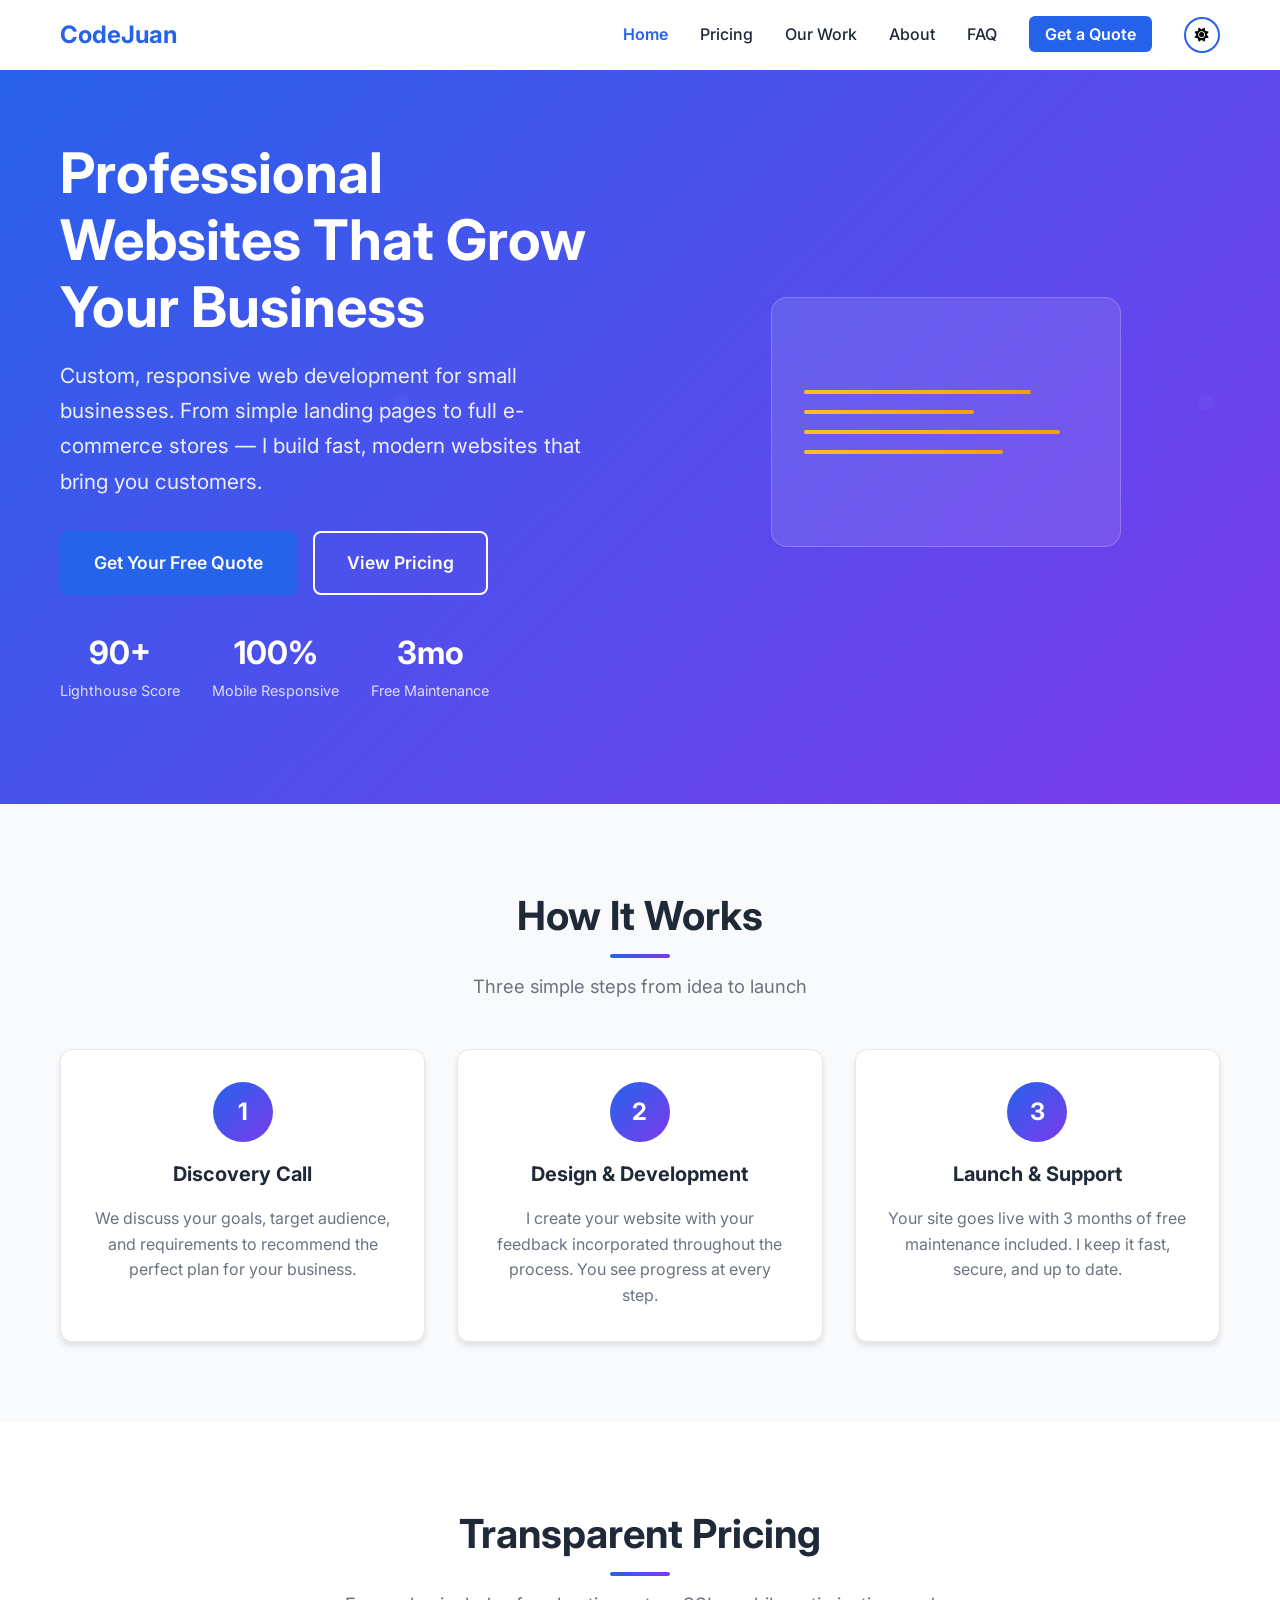
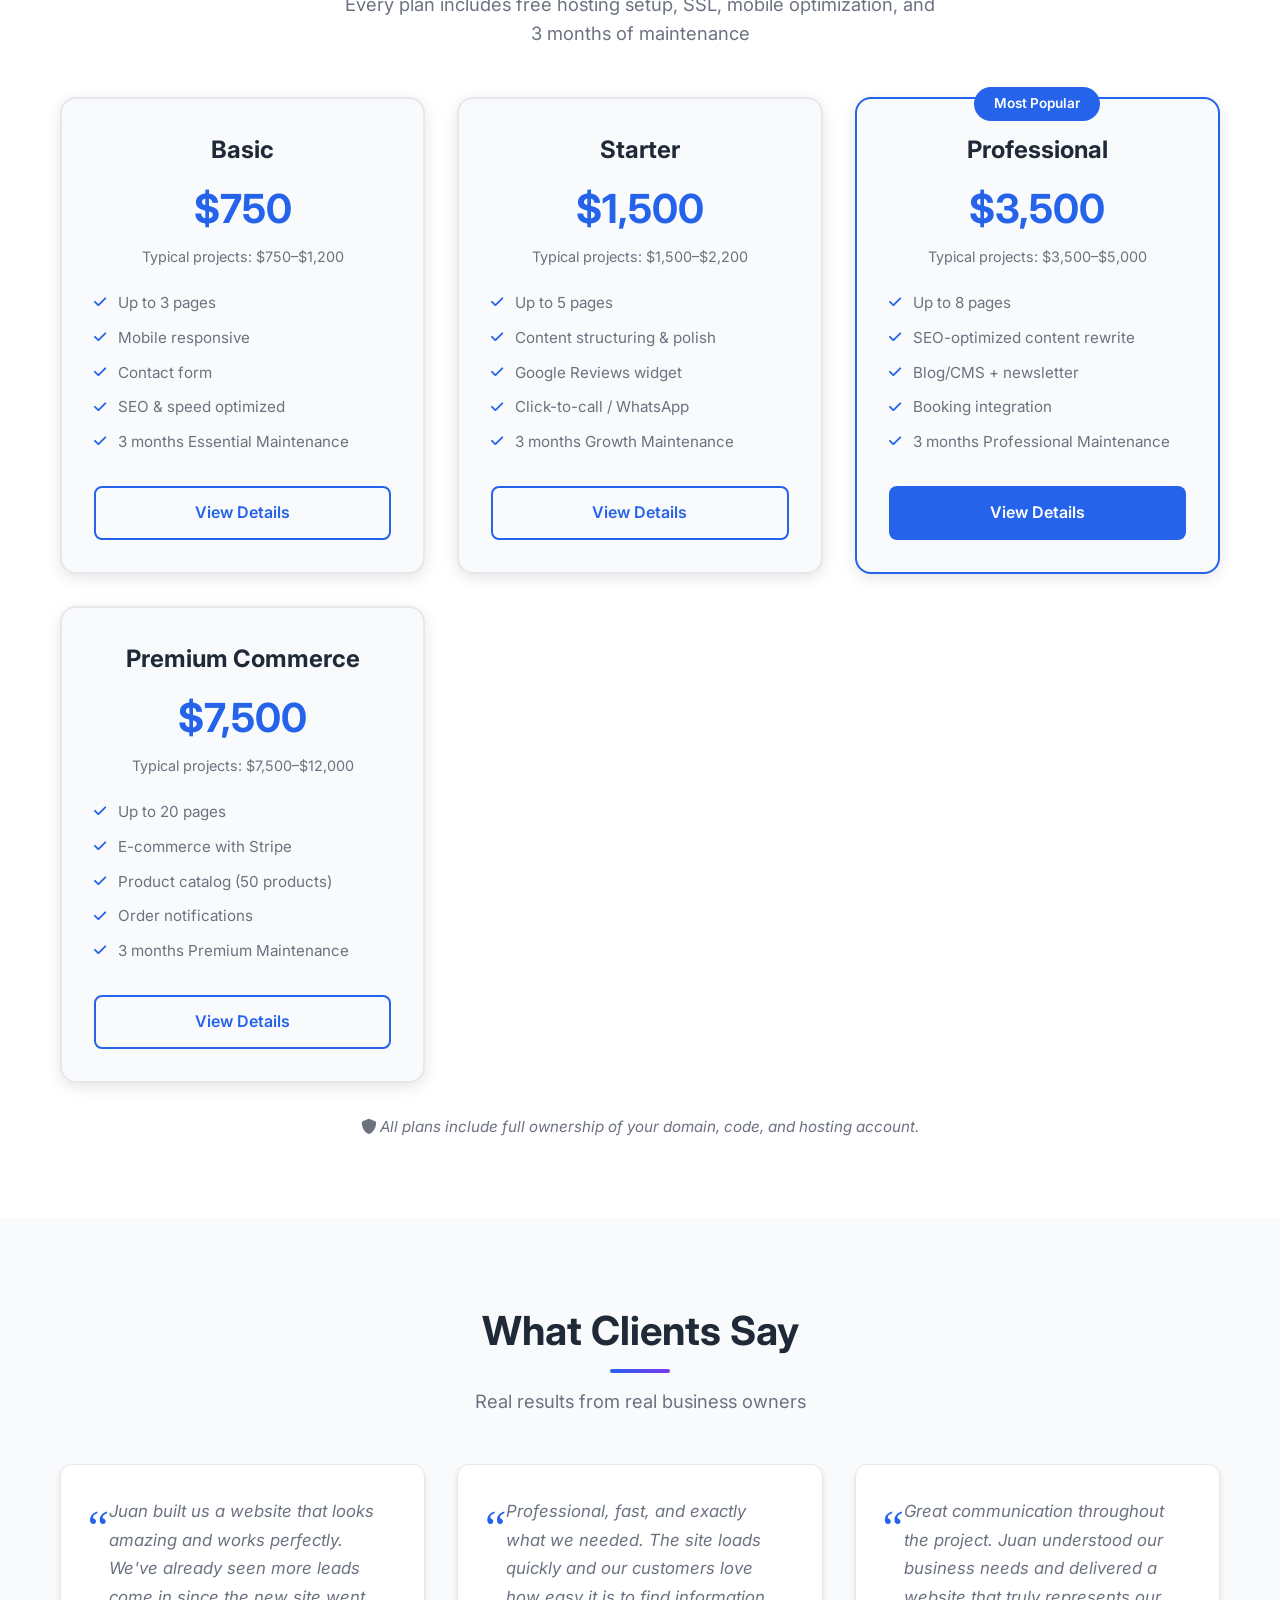
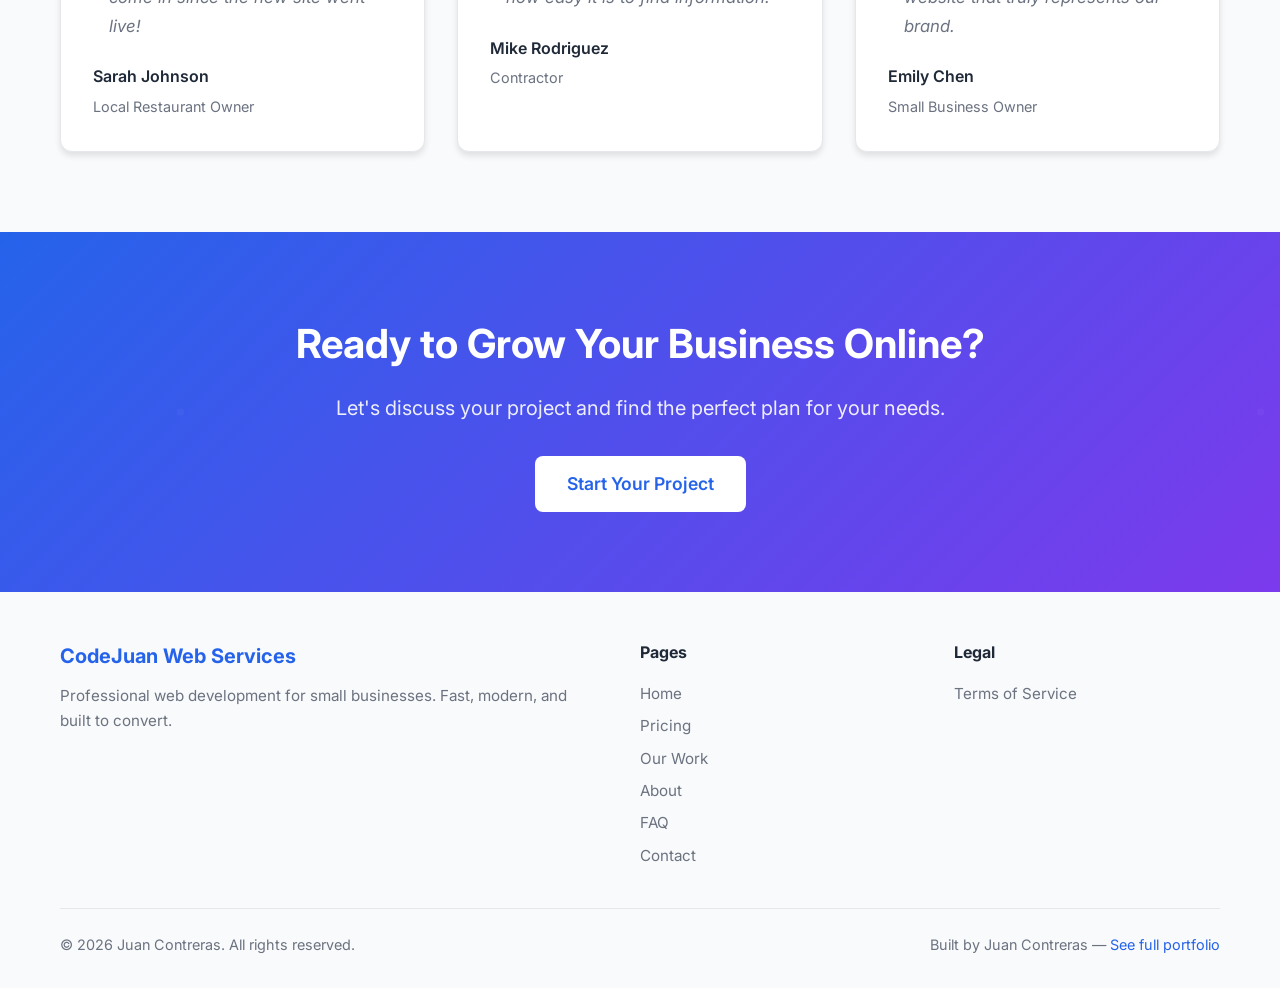
==== index.html @ 4781a5bd "Initial business site: homepage, pricing, work, about, FAQ, contact, terms" ====
<!DOCTYPE html>
<html lang="en">

<head>
    <meta charset="UTF-8">
    <meta name="viewport" content="width=device-width, initial-scale=1.0">
    <title>CodeJuan Web Services - Professional Web Development for Businesses</title>
    <meta name="description"
        content="Professional web development services for businesses. Custom, responsive websites that help you grow online. Starting at $750 with free maintenance included.">
    <meta name="keywords"
        content="web development, web design, business website, responsive design, SEO, e-commerce, small business website">
    <meta name="author" content="Juan Contreras">

    <!-- Open Graph -->
    <meta property="og:title" content="CodeJuan Web Services - Professional Web Development">
    <meta property="og:description"
        content="Custom, responsive websites that help your business grow online. Starting at $750.">
    <meta property="og:type" content="website">
    <meta property="og:url" content="https://services.codejuan.com">

    <!-- Twitter Card -->
    <meta name="twitter:card" content="summary_large_image">
    <meta name="twitter:title" content="CodeJuan Web Services - Professional Web Development">
    <meta name="twitter:description"
        content="Custom, responsive websites that help your business grow online. Starting at $750.">

    <link rel="canonical" href="https://services.codejuan.com">
    <link rel="stylesheet" href="styles.css">
    <link href="https://fonts.googleapis.com/css2?family=Inter:wght@300;400;500;600;700&display=swap" rel="stylesheet">
    <link rel="stylesheet" href="https://cdnjs.cloudflare.com/ajax/libs/font-awesome/6.0.0/css/all.min.css">
</head>

<body>
    <div class="main-content">
        <!-- Navigation -->
        <nav class="navbar">
            <div class="nav-container">
                <div class="nav-logo">
                    <a href="index.html">CodeJuan</a>
                </div>
                <ul class="nav-menu">
                    <li><a href="index.html" class="nav-link">Home</a></li>
                    <li><a href="pricing.html" class="nav-link">Pricing</a></li>
                    <li><a href="work.html" class="nav-link">Our Work</a></li>
                    <li><a href="about.html" class="nav-link">About</a></li>
                    <li><a href="faq.html" class="nav-link">FAQ</a></li>
                    <li><a href="contact.html" class="nav-link cta-button">Get a Quote</a></li>
                    <li>
                        <div class="theme-selector">
                            <button id="theme-toggle" class="theme-toggle" onclick="toggleTheme()">
                                <i class="fas fa-sun"></i>
                                <i class="fas fa-moon"></i>
                            </button>
                        </div>
                    </li>
                </ul>
                <div class="hamburger">
                    <span class="bar"></span>
                    <span class="bar"></span>
                    <span class="bar"></span>
                </div>
            </div>
        </nav>

        <!-- Hero Section -->
        <section class="hero">
            <div class="hero-container">
                <div class="hero-content">
                    <h1 class="hero-title">Professional Websites That Grow Your Business</h1>
                    <p class="hero-subtitle">
                        Custom, responsive web development for small businesses. From simple landing pages to full
                        e-commerce stores &mdash; I build fast, modern websites that bring you customers.
                    </p>
                    <div class="hero-buttons">
                        <a href="contact.html" class="btn btn-primary btn-large">Get Your Free Quote</a>
                        <a href="pricing.html" class="btn btn-secondary btn-large">View Pricing</a>
                    </div>
                    <div class="hero-stats">
                        <div class="hero-stat">
                            <span class="stat-number">90+</span>
                            <span class="stat-label">Lighthouse Score</span>
                        </div>
                        <div class="hero-stat">
                            <span class="stat-number">100%</span>
                            <span class="stat-label">Mobile Responsive</span>
                        </div>
                        <div class="hero-stat">
                            <span class="stat-number">3mo</span>
                            <span class="stat-label">Free Maintenance</span>
                        </div>
                    </div>
                </div>
                <div class="hero-image">
                    <div class="hero-visual">
                        <div class="code-line"></div>
                        <div class="code-line"></div>
                        <div class="code-line"></div>
                        <div class="code-line"></div>
                    </div>
                </div>
            </div>
        </section>

        <!-- How It Works -->
        <section class="how-it-works">
            <div class="container">
                <h2 class="section-title">How It Works</h2>
                <p class="section-subtitle">Three simple steps from idea to launch</p>
                <div class="steps-grid">
                    <div class="step animate-in">
                        <div class="step-number">1</div>
                        <h3>Discovery Call</h3>
                        <p>We discuss your goals, target audience, and requirements to recommend the perfect plan for
                            your business.</p>
                    </div>
                    <div class="step animate-in">
                        <div class="step-number">2</div>
                        <h3>Design & Development</h3>
                        <p>I create your website with your feedback incorporated throughout the process. You see progress
                            at every step.</p>
                    </div>
                    <div class="step animate-in">
                        <div class="step-number">3</div>
                        <h3>Launch & Support</h3>
                        <p>Your site goes live with 3 months of free maintenance included. I keep it fast, secure, and
                            up to date.</p>
                    </div>
                </div>
            </div>
        </section>

        <!-- Quick Pricing Overview -->
        <section class="pricing-overview">
            <div class="container">
                <h2 class="section-title">Transparent Pricing</h2>
                <p class="section-subtitle">Every plan includes free hosting setup, SSL, mobile optimization, and 3
                    months of maintenance</p>
                <div class="pricing-cards">
                    <!-- Basic -->
                    <div class="pricing-card animate-in">
                        <h3>Basic</h3>
                        <div class="price">$750</div>
                        <div class="price-note">Typical projects: $750&ndash;$1,200</div>
                        <ul class="features-list">
                            <li><i class="fas fa-check"></i> Up to 3 pages</li>
                            <li><i class="fas fa-check"></i> Mobile responsive</li>
                            <li><i class="fas fa-check"></i> Contact form</li>
                            <li><i class="fas fa-check"></i> SEO &amp; speed optimized</li>
                            <li><i class="fas fa-check"></i> 3 months Essential Maintenance</li>
                        </ul>
                        <a href="pricing.html" class="btn btn-outline">View Details</a>
                    </div>

                    <!-- Starter -->
                    <div class="pricing-card animate-in">
                        <h3>Starter</h3>
                        <div class="price">$1,500</div>
                        <div class="price-note">Typical projects: $1,500&ndash;$2,200</div>
                        <ul class="features-list">
                            <li><i class="fas fa-check"></i> Up to 5 pages</li>
                            <li><i class="fas fa-check"></i> Content structuring &amp; polish</li>
                            <li><i class="fas fa-check"></i> Google Reviews widget</li>
                            <li><i class="fas fa-check"></i> Click-to-call / WhatsApp</li>
                            <li><i class="fas fa-check"></i> 3 months Growth Maintenance</li>
                        </ul>
                        <a href="pricing.html" class="btn btn-outline">View Details</a>
                    </div>

                    <!-- Professional -->
                    <div class="pricing-card featured animate-in">
                        <div class="plan-badge">Most Popular</div>
                        <h3>Professional</h3>
                        <div class="price">$3,500</div>
                        <div class="price-note">Typical projects: $3,500&ndash;$5,000</div>
                        <ul class="features-list">
                            <li><i class="fas fa-check"></i> Up to 8 pages</li>
                            <li><i class="fas fa-check"></i> SEO-optimized content rewrite</li>
                            <li><i class="fas fa-check"></i> Blog/CMS + newsletter</li>
                            <li><i class="fas fa-check"></i> Booking integration</li>
                            <li><i class="fas fa-check"></i> 3 months Professional Maintenance</li>
                        </ul>
                        <a href="pricing.html" class="btn btn-primary">View Details</a>
                    </div>

                    <!-- Premium Commerce -->
                    <div class="pricing-card animate-in">
                        <h3>Premium Commerce</h3>
                        <div class="price">$7,500</div>
                        <div class="price-note">Typical projects: $7,500&ndash;$12,000</div>
                        <ul class="features-list">
                            <li><i class="fas fa-check"></i> Up to 20 pages</li>
                            <li><i class="fas fa-check"></i> E-commerce with Stripe</li>
                            <li><i class="fas fa-check"></i> Product catalog (50 products)</li>
                            <li><i class="fas fa-check"></i> Order notifications</li>
                            <li><i class="fas fa-check"></i> 3 months Premium Maintenance</li>
                        </ul>
                        <a href="pricing.html" class="btn btn-outline">View Details</a>
                    </div>
                </div>
                <p class="ownership-note"><i class="fas fa-shield-alt"></i> All plans include full ownership of your
                    domain, code, and hosting account.</p>
            </div>
        </section>

        <!-- Testimonials -->
        <section class="testimonials">
            <div class="container">
                <h2 class="section-title">What Clients Say</h2>
                <p class="section-subtitle">Real results from real business owners</p>
                <div class="testimonials-grid">
                    <div class="testimonial-card animate-in">
                        <div class="testimonial-content">
                            <p>Juan built us a website that looks amazing and works perfectly. We've already seen more
                                leads come in since the new site went live!</p>
                        </div>
                        <div class="testimonial-author">
                            <div class="author-info">
                                <h4>Sarah Johnson</h4>
                                <span>Local Restaurant Owner</span>
                            </div>
                        </div>
                    </div>
                    <div class="testimonial-card animate-in">
                        <div class="testimonial-content">
                            <p>Professional, fast, and exactly what we needed. The site loads quickly and our customers
                                love how easy it is to find information.</p>
                        </div>
                        <div class="testimonial-author">
                            <div class="author-info">
                                <h4>Mike Rodriguez</h4>
                                <span>Contractor</span>
                            </div>
                        </div>
                    </div>
                    <div class="testimonial-card animate-in">
                        <div class="testimonial-content">
                            <p>Great communication throughout the project. Juan understood our business needs and
                                delivered a website that truly represents our brand.</p>
                        </div>
                        <div class="testimonial-author">
                            <div class="author-info">
                                <h4>Emily Chen</h4>
                                <span>Small Business Owner</span>
                            </div>
                        </div>
                    </div>
                </div>
            </div>
        </section>

        <!-- CTA Section -->
        <section class="cta-section">
            <div class="container">
                <h2>Ready to Grow Your Business Online?</h2>
                <p>Let's discuss your project and find the perfect plan for your needs.</p>
                <a href="contact.html" class="btn btn-large">Start Your Project</a>
            </div>
        </section>
    </div>

    <!-- Footer -->
    <footer class="footer">
        <div class="container">
            <div class="footer-grid">
                <div class="footer-brand">
                    <h3>CodeJuan Web Services</h3>
                    <p>Professional web development for small businesses. Fast, modern, and built to convert.</p>
                </div>
                <div class="footer-links">
                    <h4>Pages</h4>
                    <a href="index.html">Home</a>
                    <a href="pricing.html">Pricing</a>
                    <a href="work.html">Our Work</a>
                    <a href="about.html">About</a>
                    <a href="faq.html">FAQ</a>
                    <a href="contact.html">Contact</a>
                </div>
                <div class="footer-links">
                    <h4>Legal</h4>
                    <a href="terms.html">Terms of Service</a>
                </div>
            </div>
            <div class="footer-bottom">
                <p>&copy; 2026 Juan Contreras. All rights reserved.</p>
                <p>Built by Juan Contreras &mdash; <a href="https://codejuan.com" target="_blank">See full
                        portfolio</a></p>
            </div>
        </div>
    </footer>

    <script src="script.js"></script>

    <!-- Structured Data -->
    <script type="application/ld+json">
    {
        "@context": "https://schema.org",
        "@type": "ProfessionalService",
        "name": "CodeJuan Web Services",
        "description": "Professional web development services for small businesses",
        "url": "https://services.codejuan.com",
        "founder": {
            "@type": "Person",
            "name": "Juan Contreras"
        },
        "areaServed": "United States",
        "serviceType": "Web Development"
    }
    </script>
</body>

</html>
---- styles.css ----
/* CSS Variables for Theme System */
:root {
    /* Light Theme (Default) */
    --bg-color: #ffffff;
    --bg-color-rgb: 255, 255, 255;
    --text-color: #1f2937;
    --text-light: #6b7280;
    --card-bg: #f9fafb;
    --border-color: #e5e7eb;
    --shadow: rgba(0, 0, 0, 0.1);

    --primary-color: #2563eb;
    --primary-color-rgb: 37, 99, 235;
    --secondary-color: #7c3aed;
    --secondary-color-rgb: 124, 58, 237;
    --hero-bg: linear-gradient(135deg, var(--primary-color), var(--secondary-color));
}

/* Dark Theme */
[data-theme="dark"] {
    --bg-color: #111827;
    --bg-color-rgb: 17, 24, 39;
    --text-color: #f9fafb;
    --text-light: #d1d5db;
    --card-bg: #1f2937;
    --border-color: #374151;
    --shadow: rgba(0, 0, 0, 0.3);

    --primary-color: #3b82f6;
    --primary-color-rgb: 59, 130, 246;
    --secondary-color: #8b5cf6;
    --secondary-color-rgb: 139, 92, 246;
    --hero-bg: linear-gradient(135deg, var(--primary-color), var(--secondary-color));
}

/* Reset and Base */
* {
    margin: 0;
    padding: 0;
    box-sizing: border-box;
}

html {
    scroll-behavior: smooth;
}

body {
    margin: 0;
    padding: 0;
    overflow-x: hidden;
    font-family: 'Inter', sans-serif;
    line-height: 1.6;
    color: var(--text-color);
    background-color: var(--bg-color);
    min-height: 100vh;
    display: flex;
    flex-direction: column;
    transition: background-color 0.3s ease, color 0.3s ease;
}

.main-content {
    flex: 1;
    display: flex;
    flex-direction: column;
}

.container {
    max-width: 1200px;
    margin: 0 auto;
    padding: 0 20px;
}

/* Navigation */
.navbar {
    position: fixed;
    top: 0;
    width: 100%;
    background: var(--bg-color) !important;
    backdrop-filter: blur(10px);
    z-index: 1000;
    padding: 1rem 0;
    transition: all 0.3s ease;
}

.navbar.scrolled {
    box-shadow: 0 2px 20px var(--shadow);
}

.nav-container {
    max-width: 1200px;
    margin: 0 auto;
    padding: 0 20px;
    display: flex;
    justify-content: space-between;
    align-items: center;
}

.nav-logo a {
    font-size: 1.5rem;
    font-weight: 700;
    color: var(--primary-color);
    text-decoration: none;
    transition: color 0.3s ease;
}

.nav-logo a:hover {
    opacity: 0.8;
}

.nav-menu {
    display: flex;
    list-style: none;
    gap: 2rem;
    align-items: center;
}

.nav-link {
    color: var(--text-color);
    text-decoration: none;
    font-weight: 500;
    transition: color 0.3s ease;
    position: relative;
}

.nav-link:hover {
    color: var(--primary-color);
}

.nav-link::after {
    content: '';
    position: absolute;
    width: 0;
    height: 2px;
    bottom: -5px;
    left: 0;
    background-color: var(--primary-color);
    transition: width 0.3s ease;
}

.nav-link:hover::after {
    width: 100%;
}

.nav-link.active {
    color: var(--primary-color);
    font-weight: 600;
}

.cta-button {
    background-color: var(--primary-color) !important;
    color: white !important;
    padding: 0.5rem 1rem !important;
    border-radius: 6px !important;
    font-weight: 600 !important;
    transition: all 0.3s ease !important;
}

.cta-button:hover {
    opacity: 0.9 !important;
    transform: translateY(-1px) !important;
}

.cta-button::after {
    display: none !important;
}

.hamburger {
    display: none;
    flex-direction: column;
    cursor: pointer;
}

.bar {
    width: 25px;
    height: 3px;
    background-color: var(--text-color);
    margin: 3px 0;
    transition: 0.3s;
}

/* Theme Toggle */
.theme-selector {
    position: relative;
}

.theme-toggle {
    background: none;
    border: 2px solid var(--primary-color);
    border-radius: 50%;
    width: 36px;
    height: 36px;
    display: flex;
    align-items: center;
    justify-content: center;
    cursor: pointer;
    transition: all 0.3s ease;
    position: relative;
    overflow: hidden;
}

.theme-toggle:hover {
    background: var(--primary-color);
    color: white;
    transform: scale(1.1);
}

.theme-toggle i {
    position: absolute;
    transition: all 0.3s ease;
    font-size: 14px;
}

.theme-toggle .fa-sun { opacity: 1; }
.theme-toggle .fa-moon { opacity: 0; }

[data-theme="dark"] .theme-toggle .fa-sun { opacity: 0; }
[data-theme="dark"] .theme-toggle .fa-moon { opacity: 1; }

/* Buttons */
.btn {
    padding: 12px 24px;
    border-radius: 8px;
    text-decoration: none;
    font-weight: 600;
    transition: all 0.3s ease;
    display: inline-block;
    border: 2px solid transparent;
    cursor: pointer;
    font-size: 1rem;
}

.btn-primary {
    background-color: var(--primary-color);
    color: white;
}

.btn-primary:hover {
    opacity: 0.9;
    transform: translateY(-2px);
    box-shadow: 0 10px 25px rgba(var(--primary-color-rgb), 0.3);
}

.btn-secondary {
    background-color: transparent;
    color: white;
    border-color: white;
}

.btn-secondary:hover {
    background-color: white;
    color: #1f2937;
    transform: translateY(-2px);
}

.btn-outline {
    background-color: transparent;
    color: var(--primary-color);
    border: 2px solid var(--primary-color);
}

.btn-outline:hover {
    background-color: var(--primary-color);
    color: white;
}

.btn-large {
    padding: 16px 32px;
    font-size: 1.1rem;
}

/* Hero Section */
.hero {
    background: var(--hero-bg);
    color: white;
    padding: 140px 0 100px 0;
    min-height: 80vh;
    display: flex;
    align-items: center;
    position: relative;
    overflow: hidden;
}

.hero::before {
    content: '';
    position: absolute;
    top: 0;
    left: 0;
    right: 0;
    bottom: 0;
    background: url('data:image/svg+xml,<svg xmlns="http://www.w3.org/2000/svg" viewBox="0 0 100 100"><defs><pattern id="grain" width="100" height="100" patternUnits="userSpaceOnUse"><circle cx="50" cy="50" r="1" fill="white" opacity="0.1"/></pattern></defs><rect width="100" height="100" fill="url(%23grain)"/></svg>');
    opacity: 0.3;
}

.hero-container {
    max-width: 1200px;
    margin: 0 auto;
    padding: 0 20px;
    display: grid;
    grid-template-columns: 1fr 1fr;
    gap: 4rem;
    align-items: center;
    position: relative;
    z-index: 1;
}

.hero-title {
    font-size: 3.5rem;
    font-weight: 700;
    margin-bottom: 1rem;
    line-height: 1.2;
}

.hero-subtitle {
    font-size: 1.3rem;
    margin-bottom: 2rem;
    color: rgba(255, 255, 255, 0.9);
    line-height: 1.7;
}

.hero-buttons {
    display: flex;
    gap: 1rem;
    flex-wrap: wrap;
}

.hero-stats {
    display: flex;
    gap: 2rem;
    margin-top: 2rem;
}

.hero-stat {
    text-align: center;
}

.hero-stat .stat-number {
    font-size: 2rem;
    font-weight: 700;
    display: block;
}

.hero-stat .stat-label {
    font-size: 0.9rem;
    opacity: 0.8;
}

.hero-image {
    display: flex;
    justify-content: center;
    align-items: center;
}

.hero-visual {
    width: 350px;
    height: 250px;
    background: rgba(255, 255, 255, 0.1);
    border-radius: 16px;
    padding: 2rem;
    backdrop-filter: blur(10px);
    border: 1px solid rgba(255, 255, 255, 0.2);
    display: flex;
    flex-direction: column;
    justify-content: center;
    gap: 1rem;
}

.code-line {
    height: 4px;
    background: linear-gradient(90deg, #fbbf24, #f59e0b);
    border-radius: 2px;
    animation: codeTyping 2s ease-in-out infinite;
}

.code-line:nth-child(1) { width: 80%; animation-delay: 0s; }
.code-line:nth-child(2) { width: 60%; animation-delay: 0.5s; }
.code-line:nth-child(3) { width: 90%; animation-delay: 1s; }
.code-line:nth-child(4) { width: 70%; animation-delay: 1.5s; }

@keyframes codeTyping {
    0%, 100% { opacity: 0.3; }
    50% { opacity: 1; }
}

/* Section Styles */
section {
    padding: 5rem 0;
}

.section-title {
    font-size: 2.5rem;
    font-weight: 700;
    text-align: center;
    margin-bottom: 1rem;
    color: var(--text-color);
    position: relative;
}

.section-title::after {
    content: '';
    position: absolute;
    bottom: -10px;
    left: 50%;
    transform: translateX(-50%);
    width: 60px;
    height: 4px;
    background: linear-gradient(90deg, var(--primary-color), var(--secondary-color));
    border-radius: 2px;
}

.section-subtitle {
    text-align: center;
    font-size: 1.15rem;
    color: var(--text-light);
    margin-bottom: 3rem;
    max-width: 600px;
    margin-left: auto;
    margin-right: auto;
    margin-top: 1.5rem;
}

/* How It Works */
.how-it-works {
    background-color: var(--card-bg);
}

.steps-grid {
    display: grid;
    grid-template-columns: repeat(auto-fit, minmax(250px, 1fr));
    gap: 2rem;
    margin-top: 2rem;
}

.step {
    text-align: center;
    padding: 2rem;
    background: var(--bg-color);
    border-radius: 12px;
    border: 1px solid var(--border-color);
    box-shadow: 0 4px 6px var(--shadow);
    transition: transform 0.3s ease;
}

.step:hover {
    transform: translateY(-5px);
}

.step-number {
    width: 60px;
    height: 60px;
    background: linear-gradient(135deg, var(--primary-color), var(--secondary-color));
    color: white;
    border-radius: 50%;
    display: flex;
    align-items: center;
    justify-content: center;
    font-size: 1.5rem;
    font-weight: 700;
    margin: 0 auto 1rem;
}

.step h3 {
    color: var(--text-color);
    margin-bottom: 1rem;
    font-size: 1.25rem;
}

.step p {
    color: var(--text-light);
    line-height: 1.6;
}

/* Quick Pricing Overview */
.pricing-overview {
    background-color: var(--bg-color);
}

.pricing-cards {
    display: grid;
    grid-template-columns: repeat(auto-fit, minmax(280px, 1fr));
    gap: 2rem;
}

.pricing-card {
    background: var(--card-bg);
    border-radius: 16px;
    padding: 2rem;
    box-shadow: 0 4px 15px var(--shadow);
    border: 2px solid var(--border-color);
    transition: all 0.3s ease;
    position: relative;
    text-align: center;
}

.pricing-card:hover {
    transform: translateY(-5px);
    box-shadow: 0 15px 35px var(--shadow);
}

.pricing-card.featured {
    border-color: var(--primary-color);
    transform: scale(1.02);
}

.pricing-card.featured:hover {
    transform: scale(1.02) translateY(-5px);
}

.plan-badge {
    position: absolute;
    top: -12px;
    left: 50%;
    transform: translateX(-50%);
    background: var(--primary-color);
    color: white;
    padding: 0.4rem 1.25rem;
    border-radius: 25px;
    font-size: 0.85rem;
    font-weight: 600;
}

.pricing-card h3 {
    font-size: 1.5rem;
    font-weight: 700;
    color: var(--text-color);
    margin-bottom: 0.5rem;
}

.pricing-card .price {
    font-size: 2.5rem;
    font-weight: 700;
    color: var(--primary-color);
    margin-bottom: 0.25rem;
}

.pricing-card .price-note {
    font-size: 0.9rem;
    color: var(--text-light);
    margin-bottom: 1.5rem;
}

.pricing-card .features-list {
    list-style: none;
    padding: 0;
    margin: 0 0 2rem 0;
    text-align: left;
}

.pricing-card .features-list li {
    display: flex;
    align-items: flex-start;
    gap: 0.75rem;
    margin-bottom: 0.75rem;
    color: var(--text-light);
    line-height: 1.5;
    font-size: 0.95rem;
}

.pricing-card .features-list i {
    color: var(--primary-color);
    font-size: 0.875rem;
    margin-top: 0.2rem;
    flex-shrink: 0;
}

.pricing-card .btn {
    width: 100%;
    text-align: center;
}

.ownership-note {
    text-align: center;
    font-size: 0.95rem;
    color: var(--text-light);
    margin-top: 2rem;
    font-style: italic;
}

/* Testimonials */
.testimonials {
    background-color: var(--card-bg);
}

.testimonials-grid {
    display: grid;
    grid-template-columns: repeat(auto-fit, minmax(300px, 1fr));
    gap: 2rem;
}

.testimonial-card {
    background: var(--bg-color);
    padding: 2rem;
    border-radius: 12px;
    box-shadow: 0 4px 6px var(--shadow);
    border: 1px solid var(--border-color);
    transition: all 0.3s ease;
}

.testimonial-card:hover {
    transform: translateY(-5px);
    box-shadow: 0 20px 40px var(--shadow);
}

.testimonial-content {
    margin-bottom: 1.5rem;
}

.testimonial-content p {
    font-size: 1.05rem;
    line-height: 1.7;
    color: var(--text-light);
    font-style: italic;
    position: relative;
    padding-left: 1rem;
}

.testimonial-content p::before {
    content: '\201C';
    font-size: 3rem;
    color: var(--primary-color);
    position: absolute;
    top: -10px;
    left: -10px;
    font-family: serif;
}

.testimonial-author {
    display: flex;
    align-items: center;
    gap: 1rem;
}

.author-info h4 {
    color: var(--text-color);
    font-weight: 600;
    margin-bottom: 0.25rem;
}

.author-info span {
    color: var(--text-light);
    font-size: 0.9rem;
}

/* CTA Section */
.cta-section {
    background: var(--hero-bg);
    color: white;
    padding: 5rem 0;
    text-align: center;
    position: relative;
    overflow: hidden;
}

.cta-section::before {
    content: '';
    position: absolute;
    top: 0; left: 0; right: 0; bottom: 0;
    background: url('data:image/svg+xml,<svg xmlns="http://www.w3.org/2000/svg" viewBox="0 0 100 100"><defs><pattern id="grain" width="100" height="100" patternUnits="userSpaceOnUse"><circle cx="50" cy="50" r="1" fill="white" opacity="0.1"/></pattern></defs><rect width="100" height="100" fill="url(%23grain)"/></svg>');
    opacity: 0.3;
}

.cta-section .container {
    position: relative;
    z-index: 1;
}

.cta-section h2 {
    font-size: 2.5rem;
    font-weight: 700;
    margin-bottom: 1rem;
}

.cta-section p {
    font-size: 1.25rem;
    margin-bottom: 2rem;
    opacity: 0.9;
}

.cta-section .btn {
    background: white;
    color: var(--primary-color);
    border: none;
    font-size: 1.1rem;
    padding: 14px 32px;
}

.cta-section .btn:hover {
    background: rgba(255, 255, 255, 0.9);
    transform: translateY(-2px);
}

/* Projects Grid */
.projects-showcase {
    background-color: var(--bg-color);
}

.projects-grid {
    display: grid;
    grid-template-columns: repeat(auto-fit, minmax(350px, 1fr));
    gap: 2rem;
}

.project-card {
    background: var(--card-bg);
    border-radius: 12px;
    overflow: hidden;
    box-shadow: 0 4px 6px var(--shadow);
    transition: all 0.3s ease;
    border: 1px solid var(--border-color);
}

.project-card:hover {
    transform: translateY(-5px);
    box-shadow: 0 20px 40px var(--shadow);
}

.project-image {
    height: 200px;
    background: linear-gradient(135deg, var(--primary-color), var(--secondary-color));
    display: flex;
    align-items: center;
    justify-content: center;
}

.project-placeholder {
    color: white;
    font-size: 3rem;
}

.project-content {
    padding: 1.5rem;
}

.project-title {
    font-size: 1.5rem;
    font-weight: 600;
    margin-bottom: 1rem;
    color: var(--text-color);
}

.project-description {
    color: var(--text-light);
    margin-bottom: 1.5rem;
    line-height: 1.6;
}

.project-tech {
    display: flex;
    flex-wrap: wrap;
    gap: 0.5rem;
    margin-bottom: 1.5rem;
}

.tech-tag {
    background-color: var(--bg-color);
    color: var(--primary-color);
    padding: 0.25rem 0.75rem;
    border-radius: 20px;
    font-size: 0.875rem;
    font-weight: 500;
    border: 1px solid var(--border-color);
}

.project-links {
    display: flex;
    gap: 1rem;
}

.project-link {
    color: var(--primary-color);
    text-decoration: none;
    font-weight: 500;
    display: flex;
    align-items: center;
    gap: 0.5rem;
    transition: color 0.3s ease;
}

.project-link:hover {
    opacity: 0.8;
}

/* Contact Section */
.contact {
    background-color: var(--bg-color);
}

.contact-content {
    display: grid;
    grid-template-columns: 1fr 1fr;
    gap: 4rem;
}

.contact-info h3 {
    font-size: 1.5rem;
    font-weight: 600;
    margin-bottom: 1rem;
    color: var(--text-color);
}

.contact-info p {
    color: var(--text-light);
    margin-bottom: 2rem;
    line-height: 1.7;
}

.contact-methods {
    display: flex;
    flex-direction: column;
    gap: 1rem;
}

.contact-method {
    display: flex;
    align-items: center;
    gap: 1rem;
    padding: 1rem;
    background-color: var(--card-bg);
    border-radius: 8px;
    transition: all 0.3s ease;
}

.contact-method:hover {
    background-color: var(--border-color);
}

.contact-method i {
    font-size: 1.25rem;
    color: var(--primary-color);
    width: 24px;
}

.contact-method a {
    color: var(--primary-color);
    text-decoration: none;
}

.contact-method a:hover {
    text-decoration: underline;
}

.contact-form {
    background: var(--card-bg);
    padding: 2rem;
    border-radius: 12px;
    box-shadow: 0 4px 6px var(--shadow);
    border: 1px solid var(--border-color);
}

.form-group {
    margin-bottom: 1.5rem;
}

.form-group label {
    display: block;
    margin-bottom: 0.5rem;
    color: var(--text-color);
    font-weight: 500;
}

.form-group input,
.form-group textarea,
.form-group select {
    width: 100%;
    padding: 0.75rem;
    border: 2px solid var(--border-color);
    border-radius: 8px;
    font-size: 1rem;
    transition: border-color 0.3s ease;
    font-family: inherit;
    background-color: var(--bg-color);
    color: var(--text-color);
}

.form-group input:focus,
.form-group textarea:focus,
.form-group select:focus {
    outline: none;
    border-color: var(--primary-color);
}

.form-group textarea {
    resize: vertical;
    min-height: 120px;
}

/* Full Pricing Page Styles */
.pricing-hero {
    padding: 2rem 0 3rem 0;
    background: var(--hero-bg);
    text-align: center;
    margin-top: 80px;
    position: relative;
    overflow: hidden;
}

.pricing-hero::before {
    content: '';
    position: absolute;
    top: 0; left: 0; right: 0; bottom: 0;
    background: url('data:image/svg+xml,<svg xmlns="http://www.w3.org/2000/svg" viewBox="0 0 100 100"><defs><pattern id="grain" width="100" height="100" patternUnits="userSpaceOnUse"><circle cx="50" cy="50" r="1" fill="white" opacity="0.1"/></pattern></defs><rect width="100" height="100" fill="url(%23grain)"/></svg>');
    opacity: 0.3;
}

.pricing-hero .container {
    position: relative;
    z-index: 1;
}

.pricing-hero-title {
    font-size: 2.5rem;
    font-weight: 700;
    color: white;
    margin-bottom: 1rem;
}

.pricing-hero-subtitle {
    font-size: 1.25rem;
    color: rgba(255, 255, 255, 0.9);
    font-weight: 400;
}

/* Pricing Comparison Table */
.pricing-comparison {
    padding: 4rem 0;
    background: var(--card-bg);
}

.pricing-table-container {
    overflow-x: auto;
    margin: 2rem 0;
    padding: 2rem 0 0 0;
    border-radius: 12px;
    box-shadow: 0 8px 32px var(--shadow);
    background: var(--bg-color);
}

.pricing-table {
    width: 100%;
    border-collapse: collapse;
    background: var(--bg-color);
    border-radius: 12px;
    overflow: hidden;
    font-size: 0.9rem;
    table-layout: fixed;
}

.pricing-table caption {
    margin-bottom: 1.5rem;
    font-size: 0.9rem;
    color: var(--text-light);
    text-align: center;
    padding: 0 1rem;
}

.pricing-table th,
.pricing-table td {
    padding: 0.75rem;
    text-align: left;
    border-bottom: 1px solid var(--border-color);
}

.pricing-table th {
    background: var(--card-bg);
    font-weight: 600;
    color: var(--text-color);
}

.pricing-table .feature-column {
    width: 20%;
    background: var(--card-bg);
    font-weight: 600;
    color: var(--text-color);
}

.pricing-table .plan-column {
    width: 16%;
    text-align: center;
    vertical-align: top;
}

.pricing-table .plan-column.featured {
    background: var(--card-bg);
    border: 2px solid var(--primary-color);
    position: relative;
}

.plan-header {
    padding: 0.75rem 0;
    margin-top: 1rem;
}

.plan-header .plan-name {
    font-size: 1.3rem;
    font-weight: 700;
    color: var(--text-color);
    margin-bottom: 0.5rem;
}

.plan-header .plan-price {
    font-size: 1.75rem;
    font-weight: 700;
    color: var(--primary-color);
    margin-bottom: 0.25rem;
}

.plan-header .plan-description {
    color: var(--text-light);
    font-size: 0.85rem;
    margin: 0;
}

.scope-note {
    display: block;
    font-size: 0.8rem;
    color: var(--text-light);
    margin-top: 0.5rem;
    font-style: italic;
    line-height: 1.4;
}

.feature-row {
    transition: background-color 0.2s ease;
}

.feature-row:hover {
    background: var(--card-bg);
}

.feature-name {
    font-weight: 500;
    color: var(--text-color);
    background: var(--card-bg);
}

.feature-check {
    text-align: center;
    color: var(--primary-color);
    font-size: 1.2rem;
}

.feature-x {
    text-align: center;
    color: #dc2626;
    font-size: 1.2rem;
}

.feature-value {
    text-align: center;
    color: var(--text-light);
    font-weight: 500;
}

.action-row {
    background: var(--card-bg);
}

.action-cell {
    text-align: center;
    padding: 1.5rem 1rem;
}

.action-cell .btn {
    min-width: 120px;
}

/* Maintenance Section */
.maintenance-section {
    margin-top: 4rem;
    padding-top: 3rem;
    border-top: 2px solid var(--border-color);
}

.maintenance-title {
    text-align: center;
    font-size: 2rem;
    font-weight: 700;
    color: var(--text-color);
    margin-bottom: 0.5rem;
}

.maintenance-subtitle {
    text-align: center;
    color: var(--text-light);
    margin-bottom: 2rem;
    font-size: 1rem;
}

.maintenance-grid {
    display: grid;
    grid-template-columns: repeat(auto-fit, minmax(250px, 1fr));
    gap: 2rem;
}

.maintenance-card {
    background: var(--bg-color);
    border-radius: 12px;
    padding: 2rem;
    box-shadow: 0 4px 15px var(--shadow);
    border: 1px solid var(--border-color);
    transition: all 0.3s ease;
}

.maintenance-card:hover {
    transform: translateY(-3px);
    box-shadow: 0 8px 25px var(--shadow);
}

.maintenance-card.featured {
    border-color: var(--primary-color);
}

.maintenance-card h4 {
    color: var(--text-color);
    font-size: 1.25rem;
    font-weight: 600;
    margin-bottom: 0.25rem;
}

.maintenance-card .paired-with {
    font-size: 0.85rem;
    color: var(--text-light);
    margin-bottom: 1rem;
}

.maintenance-price {
    font-size: 2rem;
    font-weight: 700;
    color: var(--primary-color);
    margin-bottom: 1.5rem;
}

.maintenance-card ul {
    list-style: none;
    padding: 0;
    margin: 0;
}

.maintenance-card li {
    display: flex;
    align-items: center;
    gap: 0.75rem;
    margin-bottom: 0.75rem;
    color: var(--text-light);
    font-size: 0.95rem;
}

.maintenance-card i {
    color: var(--primary-color);
    font-size: 0.875rem;
    flex-shrink: 0;
}

/* Add-ons Section */
.addons-section {
    margin-top: 4rem;
    padding-top: 3rem;
    border-top: 2px solid var(--border-color);
}

.addons-title {
    text-align: center;
    color: var(--text-color);
    margin-bottom: 2rem;
    font-size: 2rem;
    font-weight: 700;
}

.addons-grid {
    display: grid;
    grid-template-columns: repeat(auto-fit, minmax(280px, 1fr));
    gap: 1.5rem;
}

.addon-item {
    background: var(--bg-color);
    padding: 1.5rem;
    border-radius: 8px;
    border: 1px solid var(--border-color);
    text-align: center;
    transition: transform 0.2s ease, box-shadow 0.2s ease;
}

.addon-item:hover {
    transform: translateY(-2px);
    box-shadow: 0 8px 25px var(--shadow);
}

.addon-item h4 {
    color: var(--text-color);
    margin-bottom: 0.5rem;
    font-size: 1.1rem;
}

.addon-price {
    color: var(--primary-color);
    font-size: 1.25rem;
    font-weight: 700;
    margin-bottom: 0.75rem;
}

.addon-item p {
    color: var(--text-light);
    font-size: 0.9rem;
    line-height: 1.5;
}

/* FAQ Section */
.faq-section {
    background-color: var(--card-bg);
}

.faq-grid {
    display: grid;
    grid-template-columns: repeat(auto-fit, minmax(400px, 1fr));
    gap: 2rem;
}

.faq-item {
    background: var(--bg-color);
    border-radius: 12px;
    padding: 2rem;
    box-shadow: 0 4px 15px var(--shadow);
    border: 1px solid var(--border-color);
}

.faq-item h4 {
    color: var(--text-color);
    font-size: 1.125rem;
    font-weight: 600;
    margin-bottom: 1rem;
}

.faq-item p {
    color: var(--text-light);
    line-height: 1.6;
    margin: 0;
}

/* About Page */
.about-section {
    background-color: var(--bg-color);
}

.about-content {
    display: grid;
    grid-template-columns: 2fr 1fr;
    gap: 4rem;
    align-items: center;
}

.about-text p {
    font-size: 1.1rem;
    margin-bottom: 1.5rem;
    color: var(--text-light);
    line-height: 1.7;
}

.about-values {
    display: grid;
    grid-template-columns: 1fr 1fr;
    gap: 1.5rem;
    margin-top: 2rem;
}

.value-card {
    padding: 1.5rem;
    background: var(--card-bg);
    border-radius: 12px;
    border: 1px solid var(--border-color);
    text-align: center;
}

.value-card i {
    font-size: 2rem;
    color: var(--primary-color);
    margin-bottom: 1rem;
}

.value-card h4 {
    color: var(--text-color);
    margin-bottom: 0.5rem;
    font-size: 1.1rem;
}

.value-card p {
    color: var(--text-light);
    font-size: 0.9rem;
    line-height: 1.5;
}

.about-image-area {
    display: flex;
    justify-content: center;
}

.about-photo {
    width: 250px;
    height: 250px;
    background: linear-gradient(135deg, var(--primary-color), var(--secondary-color));
    border-radius: 50%;
    display: flex;
    flex-direction: column;
    align-items: center;
    justify-content: center;
    color: white;
    text-align: center;
}

.about-photo i {
    font-size: 4rem;
    margin-bottom: 1rem;
}

/* Process Section */
.process-section {
    background-color: var(--card-bg);
}

.process-grid {
    display: grid;
    grid-template-columns: repeat(auto-fit, minmax(250px, 1fr));
    gap: 2rem;
}

.process-step {
    text-align: center;
    padding: 2rem;
    background: var(--bg-color);
    border-radius: 12px;
    border: 1px solid var(--border-color);
    box-shadow: 0 4px 6px var(--shadow);
    position: relative;
}

.process-step .step-icon {
    width: 70px;
    height: 70px;
    background: linear-gradient(135deg, var(--primary-color), var(--secondary-color));
    color: white;
    border-radius: 50%;
    display: flex;
    align-items: center;
    justify-content: center;
    font-size: 1.75rem;
    margin: 0 auto 1.25rem;
}

.process-step h3 {
    color: var(--text-color);
    margin-bottom: 0.75rem;
    font-size: 1.2rem;
}

.process-step p {
    color: var(--text-light);
    line-height: 1.6;
    font-size: 0.95rem;
}

/* Payment Terms */
.payment-terms {
    background: var(--bg-color);
    padding: 2rem;
    border-radius: 12px;
    border: 1px solid var(--border-color);
    margin-top: 3rem;
}

.payment-terms h3 {
    color: var(--text-color);
    margin-bottom: 1rem;
    font-size: 1.25rem;
}

.payment-terms ul {
    list-style: none;
    padding: 0;
}

.payment-terms li {
    display: flex;
    align-items: flex-start;
    gap: 0.75rem;
    margin-bottom: 0.75rem;
    color: var(--text-light);
    line-height: 1.5;
}

.payment-terms li i {
    color: var(--primary-color);
    margin-top: 0.2rem;
    flex-shrink: 0;
}

/* Terms Page */
.terms-section {
    background-color: var(--bg-color);
    padding-top: 120px;
}

.terms-content {
    max-width: 800px;
    margin: 0 auto;
}

.terms-content h2 {
    color: var(--text-color);
    font-size: 1.75rem;
    margin: 2rem 0 1rem;
    padding-bottom: 0.5rem;
    border-bottom: 2px solid var(--border-color);
}

.terms-content h3 {
    color: var(--text-color);
    font-size: 1.25rem;
    margin: 1.5rem 0 0.75rem;
}

.terms-content p {
    color: var(--text-light);
    line-height: 1.7;
    margin-bottom: 1rem;
}

.terms-content ul {
    color: var(--text-light);
    margin-bottom: 1rem;
    padding-left: 1.5rem;
}

.terms-content li {
    margin-bottom: 0.5rem;
    line-height: 1.6;
}

.terms-content blockquote {
    border-left: 4px solid var(--primary-color);
    padding: 1rem 1.5rem;
    margin: 1.5rem 0;
    background: var(--card-bg);
    border-radius: 0 8px 8px 0;
    color: var(--text-color);
    font-style: italic;
}

.terms-content .last-updated {
    color: var(--text-light);
    font-style: italic;
    margin-bottom: 2rem;
}

/* Sticky CTA */
.sticky-cta {
    position: fixed;
    bottom: 0;
    left: 0;
    right: 0;
    background: var(--bg-color);
    border-top: 1px solid var(--border-color);
    box-shadow: 0 -4px 12px var(--shadow);
    z-index: 1000;
    padding: 1rem 0;
    transform: translateY(100%);
    transition: transform 0.3s ease;
}

.sticky-cta.show {
    transform: translateY(0);
}

.sticky-cta-content {
    display: flex;
    align-items: center;
    justify-content: space-between;
    gap: 1rem;
}

.sticky-cta span {
    color: var(--text-color);
    font-weight: 500;
}

.sticky-cta .btn {
    flex-shrink: 0;
    padding: 0.75rem 1.5rem;
    font-size: 0.9rem;
}

/* Footer */
.footer {
    background-color: var(--card-bg);
    color: var(--text-color);
    padding: 3rem 0 2rem;
    margin-top: auto;
}

.footer-grid {
    display: grid;
    grid-template-columns: 2fr 1fr 1fr;
    gap: 3rem;
    margin-bottom: 2rem;
}

.footer-brand h3 {
    color: var(--primary-color);
    font-size: 1.25rem;
    margin-bottom: 0.75rem;
}

.footer-brand p {
    color: var(--text-light);
    line-height: 1.6;
    font-size: 0.95rem;
}

.footer-links h4 {
    color: var(--text-color);
    margin-bottom: 1rem;
    font-size: 1rem;
}

.footer-links a {
    display: block;
    color: var(--text-light);
    text-decoration: none;
    margin-bottom: 0.5rem;
    transition: color 0.3s ease;
    font-size: 0.95rem;
}

.footer-links a:hover {
    color: var(--primary-color);
}

.footer-bottom {
    border-top: 1px solid var(--border-color);
    padding-top: 1.5rem;
    display: flex;
    justify-content: space-between;
    align-items: center;
    flex-wrap: wrap;
    gap: 1rem;
}

.footer-bottom p {
    color: var(--text-light);
    font-size: 0.9rem;
}

.footer-bottom a {
    color: var(--primary-color);
    text-decoration: none;
}

.footer-bottom a:hover {
    text-decoration: underline;
}

/* Notification */
.notification {
    position: fixed;
    top: 20px;
    right: 20px;
    color: white;
    padding: 1rem 1.5rem;
    border-radius: 8px;
    box-shadow: 0 10px 25px rgba(0, 0, 0, 0.15);
    z-index: 10000;
    transform: translateX(100%);
    transition: transform 0.3s ease;
    max-width: 400px;
}

.notification.show {
    transform: translateX(0);
}

.notification-content {
    display: flex;
    align-items: center;
    justify-content: space-between;
    gap: 1rem;
}

.notification-close {
    background: none;
    border: none;
    color: white;
    font-size: 1.5rem;
    cursor: pointer;
    padding: 0;
    line-height: 1;
}

/* Animations */
@keyframes fadeInUp {
    from { opacity: 0; transform: translateY(30px); }
    to { opacity: 1; transform: translateY(0); }
}

.animate-in {
    opacity: 0;
    transform: translateY(30px);
    transition: opacity 0.6s ease, transform 0.6s ease;
}

.animate-in.visible {
    opacity: 1;
    transform: translateY(0);
}

/* Focus States */
.btn:focus,
.nav-link:focus,
.project-link:focus {
    outline: 2px solid var(--primary-color);
    outline-offset: 2px;
}

/* Responsive */
@media (max-width: 768px) {
    .hamburger {
        display: flex;
    }

    .nav-menu {
        position: fixed;
        left: -100%;
        top: 70px;
        flex-direction: column;
        background-color: var(--bg-color);
        width: 100%;
        text-align: center;
        transition: 0.3s;
        box-shadow: 0 10px 27px var(--shadow);
        padding: 2rem 0;
    }

    .nav-menu.active {
        left: 0;
    }

    .nav-menu li {
        margin: 1rem 0;
    }

    .hero-container {
        grid-template-columns: 1fr;
        text-align: center;
        gap: 2rem;
    }

    .hero-title {
        font-size: 2.5rem;
    }

    .hero-buttons {
        justify-content: center;
    }

    .hero-stats {
        justify-content: center;
    }

    .contact-content {
        grid-template-columns: 1fr;
        gap: 2rem;
    }

    .about-content {
        grid-template-columns: 1fr;
        gap: 2rem;
    }

    .about-values {
        grid-template-columns: 1fr;
    }

    .footer-grid {
        grid-template-columns: 1fr;
        gap: 2rem;
    }

    .footer-bottom {
        flex-direction: column;
        text-align: center;
    }

    .projects-grid {
        grid-template-columns: 1fr;
    }

    .pricing-cards {
        grid-template-columns: 1fr;
    }

    .pricing-card.featured {
        transform: none;
    }

    .testimonials-grid {
        grid-template-columns: 1fr;
    }

    .maintenance-grid {
        grid-template-columns: 1fr;
    }

    .faq-grid {
        grid-template-columns: 1fr;
    }

    .steps-grid {
        grid-template-columns: 1fr;
    }

    .process-grid {
        grid-template-columns: 1fr;
    }

    .pricing-hero {
        padding: 1.5rem 0 2rem 0;
        margin-top: 70px;
    }

    .pricing-hero-title {
        font-size: 2rem;
    }

    .pricing-table-container {
        font-size: 0.85rem;
    }
}

@media (max-width: 480px) {
    .hero-title {
        font-size: 2rem;
    }

    .section-title {
        font-size: 2rem;
    }

    .hero-buttons {
        flex-direction: column;
        align-items: center;
    }

    .btn {
        width: 100%;
        max-width: 250px;
        text-align: center;
    }

    .pricing-table th,
    .pricing-table td {
        padding: 0.5rem 0.25rem;
    }

    .plan-header .plan-name {
        font-size: 1rem;
    }

    .plan-header .plan-price {
        font-size: 1.4rem;
    }
}

/* Print */
@media print {
    .navbar, .footer, .sticky-cta, .cta-section {
        display: none;
    }

    .hero {
        background: none;
        color: black;
    }

    section {
        page-break-inside: avoid;
    }
}
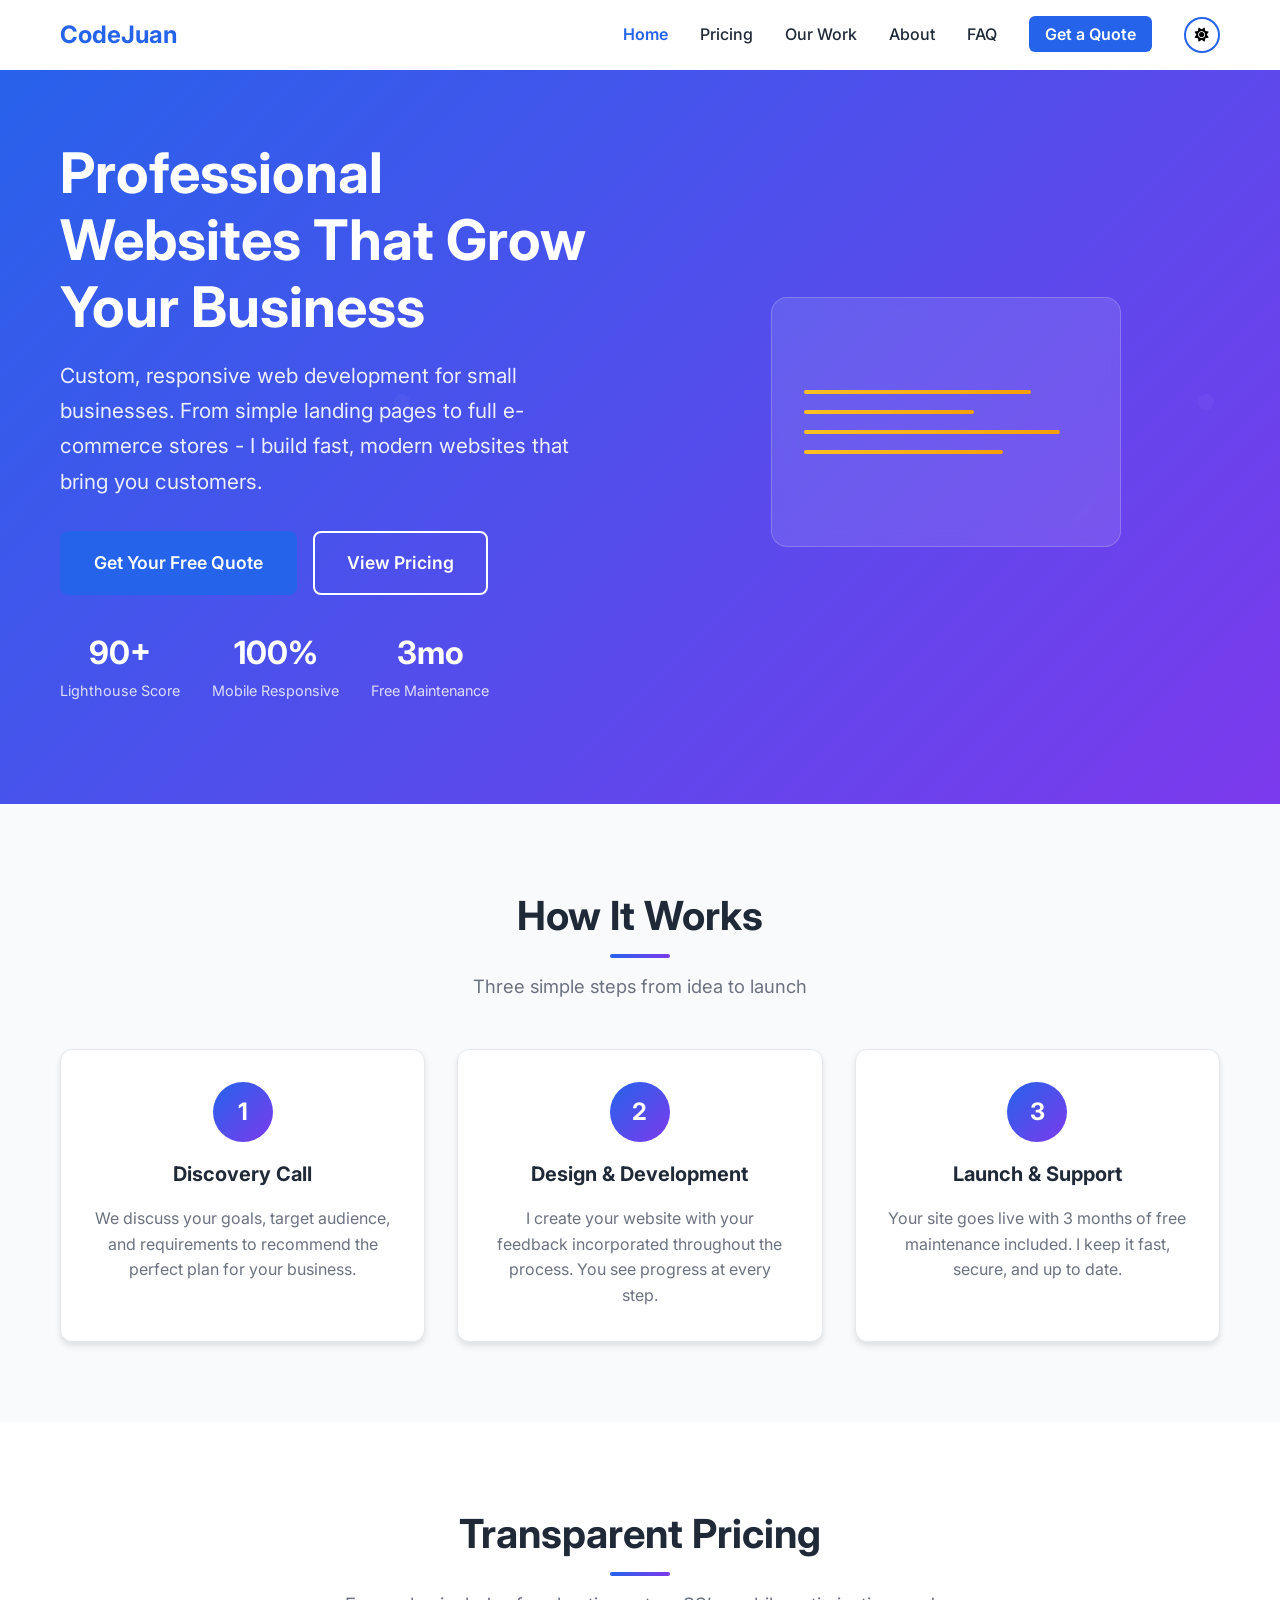
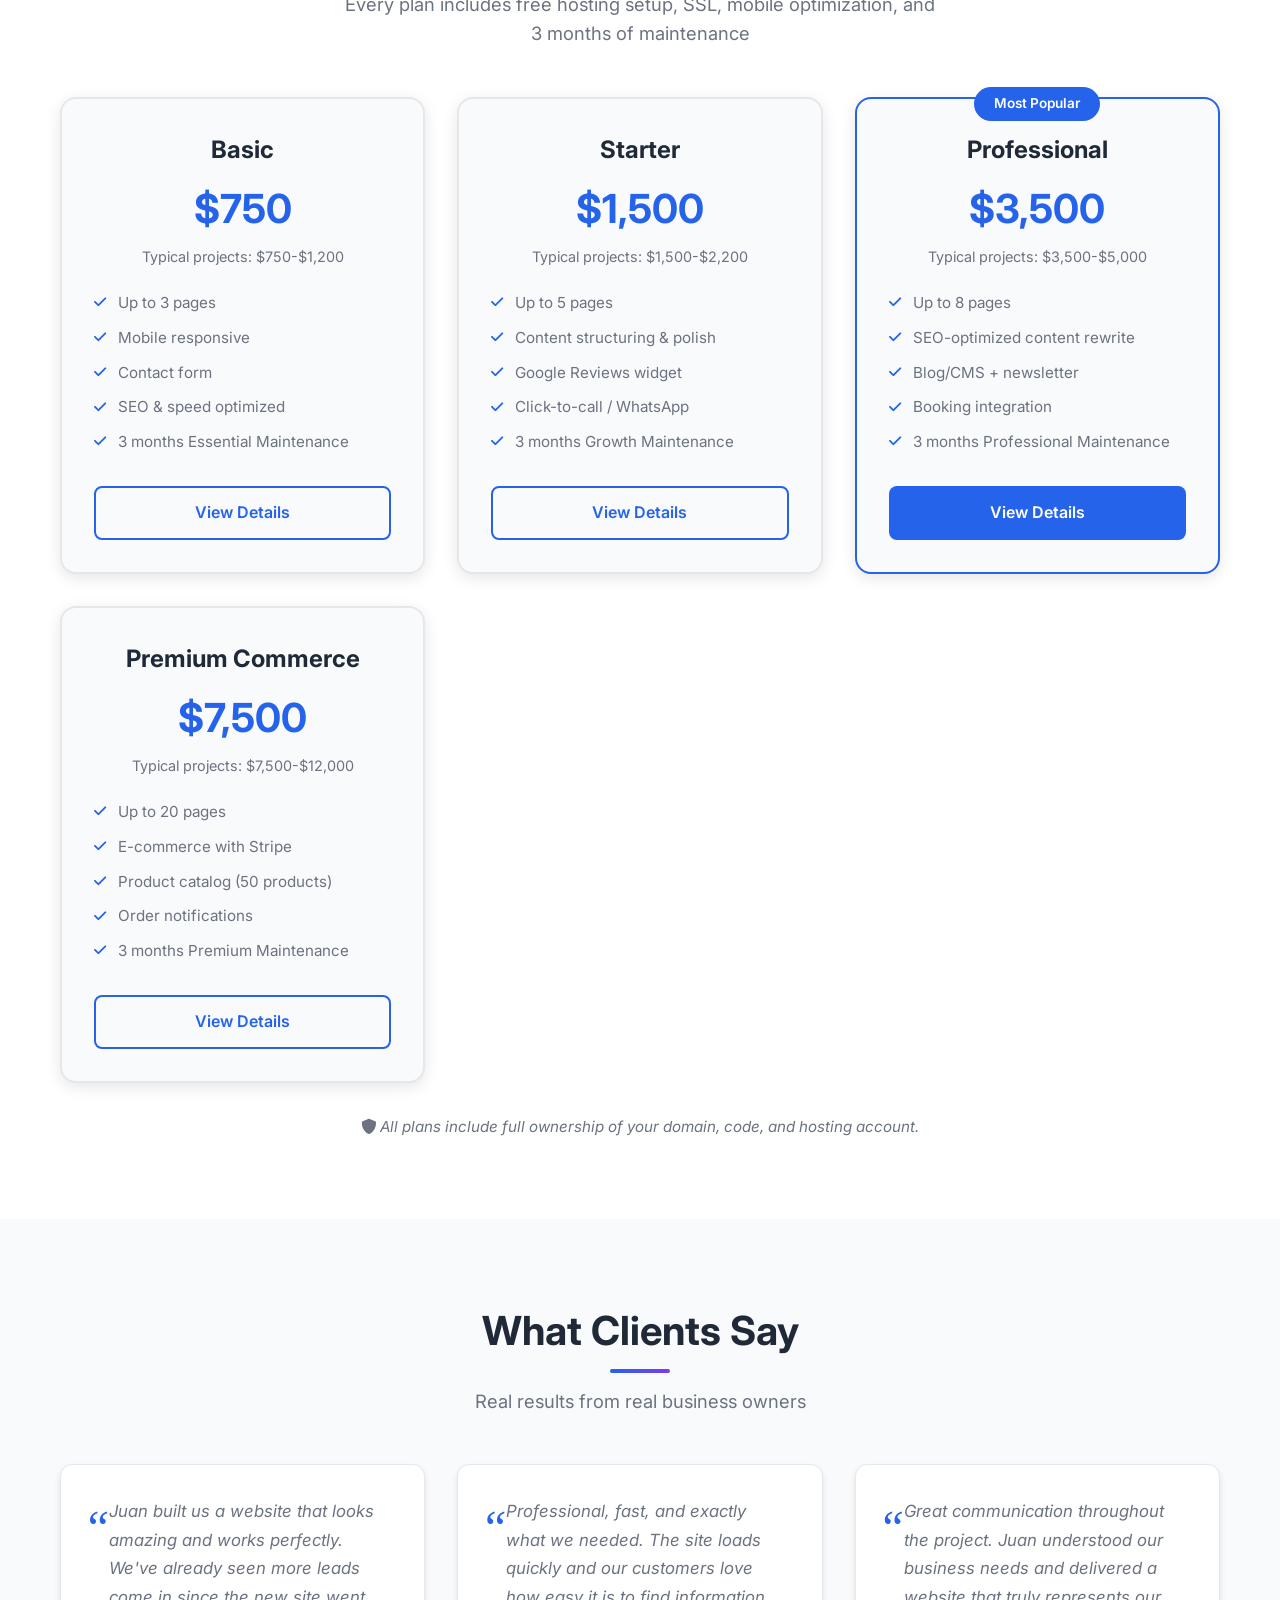
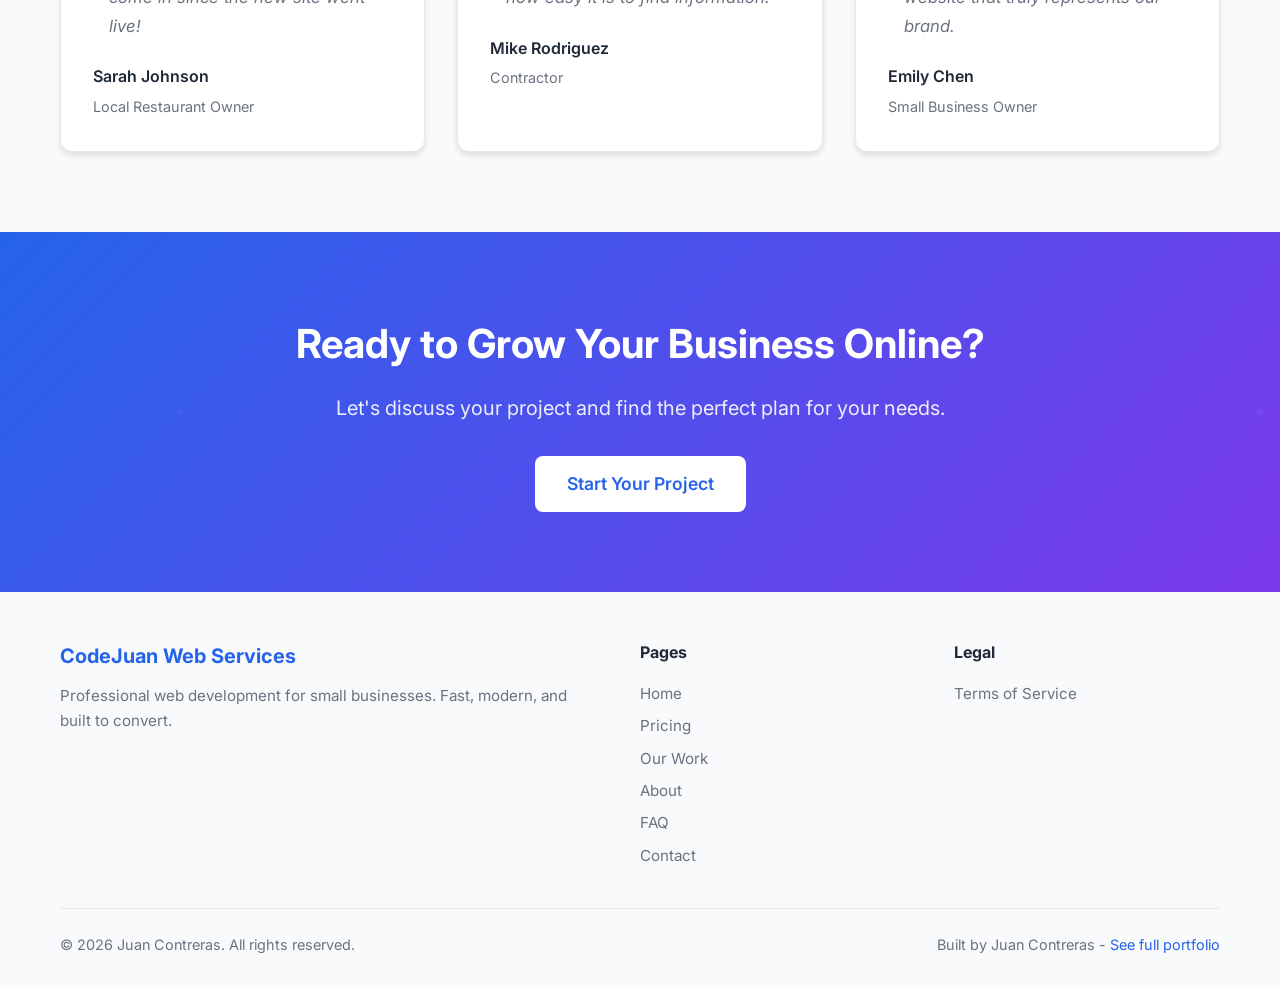
==== commit 3603d294: "Normalize dashes to plain hyphens" ====
--- a/index.html
+++ b/index.html
@@ -17,14 +17,24 @@
         content="Custom, responsive websites that help your business grow online. Starting at $750.">
     <meta property="og:type" content="website">
     <meta property="og:url" content="https://services.codejuan.com">
+    <meta property="og:image" content="https://services.codejuan.com/og-image.png">
+    <meta property="og:image:width" content="1200">
+    <meta property="og:image:height" content="630">
 
     <!-- Twitter Card -->
     <meta name="twitter:card" content="summary_large_image">
     <meta name="twitter:title" content="CodeJuan Web Services - Professional Web Development">
     <meta name="twitter:description"
         content="Custom, responsive websites that help your business grow online. Starting at $750.">
+    <meta name="twitter:image" content="https://services.codejuan.com/og-image.png">
 
     <link rel="canonical" href="https://services.codejuan.com">
+
+    <link rel="icon" href="/favicon.ico" sizes="any">
+    <link rel="icon" href="/favicon.svg" type="image/svg+xml">
+    <link rel="apple-touch-icon" href="/apple-touch-icon.png">
+    <link rel="manifest" href="/site.webmanifest">
+
     <link rel="stylesheet" href="styles.css">
     <link href="https://fonts.googleapis.com/css2?family=Inter:wght@300;400;500;600;700&display=swap" rel="stylesheet">
     <link rel="stylesheet" href="https://cdnjs.cloudflare.com/ajax/libs/font-awesome/6.0.0/css/all.min.css">
@@ -69,7 +79,7 @@
                     <h1 class="hero-title">Professional Websites That Grow Your Business</h1>
                     <p class="hero-subtitle">
                         Custom, responsive web development for small businesses. From simple landing pages to full
-                        e-commerce stores &mdash; I build fast, modern websites that bring you customers.
+                        e-commerce stores - I build fast, modern websites that bring you customers.
                     </p>
                     <div class="hero-buttons">
                         <a href="contact.html" class="btn btn-primary btn-large">Get Your Free Quote</a>
@@ -140,7 +150,7 @@
                     <div class="pricing-card animate-in">
                         <h3>Basic</h3>
                         <div class="price">$750</div>
-                        <div class="price-note">Typical projects: $750&ndash;$1,200</div>
+                        <div class="price-note">Typical projects: $750-$1,200</div>
                         <ul class="features-list">
                             <li><i class="fas fa-check"></i> Up to 3 pages</li>
                             <li><i class="fas fa-check"></i> Mobile responsive</li>
@@ -155,7 +165,7 @@
                     <div class="pricing-card animate-in">
                         <h3>Starter</h3>
                         <div class="price">$1,500</div>
-                        <div class="price-note">Typical projects: $1,500&ndash;$2,200</div>
+                        <div class="price-note">Typical projects: $1,500-$2,200</div>
                         <ul class="features-list">
                             <li><i class="fas fa-check"></i> Up to 5 pages</li>
                             <li><i class="fas fa-check"></i> Content structuring &amp; polish</li>
@@ -171,7 +181,7 @@
                         <div class="plan-badge">Most Popular</div>
                         <h3>Professional</h3>
                         <div class="price">$3,500</div>
-                        <div class="price-note">Typical projects: $3,500&ndash;$5,000</div>
+                        <div class="price-note">Typical projects: $3,500-$5,000</div>
                         <ul class="features-list">
                             <li><i class="fas fa-check"></i> Up to 8 pages</li>
                             <li><i class="fas fa-check"></i> SEO-optimized content rewrite</li>
@@ -186,7 +196,7 @@
                     <div class="pricing-card animate-in">
                         <h3>Premium Commerce</h3>
                         <div class="price">$7,500</div>
-                        <div class="price-note">Typical projects: $7,500&ndash;$12,000</div>
+                        <div class="price-note">Typical projects: $7,500-$12,000</div>
                         <ul class="features-list">
                             <li><i class="fas fa-check"></i> Up to 20 pages</li>
                             <li><i class="fas fa-check"></i> E-commerce with Stripe</li>
@@ -282,7 +292,7 @@
             </div>
             <div class="footer-bottom">
                 <p>&copy; 2026 Juan Contreras. All rights reserved.</p>
-                <p>Built by Juan Contreras &mdash; <a href="https://codejuan.com" target="_blank">See full
+                <p>Built by Juan Contreras - <a href="https://codejuan.com" target="_blank" rel="noopener noreferrer">See full
                         portfolio</a></p>
             </div>
         </div>
@@ -306,6 +316,7 @@
         "serviceType": "Web Development"
     }
     </script>
+    <!-- Cloudflare Web Analytics --><script defer src='https://static.cloudflareinsights.com/beacon.min.js' data-cf-beacon='{"token": "25fb6c946af84f7faee1562d5176967d"}'></script><!-- End Cloudflare Web Analytics -->
 </body>
 
 </html>
--- a/styles.css
+++ b/styles.css
@@ -214,7 +214,7 @@
 .theme-toggle .fa-moon { opacity: 0; }
 
 [data-theme="dark"] .theme-toggle .fa-sun { opacity: 0; }
-[data-theme="dark"] .theme-toggle .fa-moon { opacity: 1; }
+[data-theme="dark"] .theme-toggle .fa-moon { opacity: 1; color: white; }
 
 /* Buttons */
 .btn {
@@ -726,6 +726,14 @@
     font-size: 3rem;
 }
 
+.project-image img {
+    width: 100%;
+    height: 100%;
+    object-fit: cover;
+    object-position: top;
+    display: block;
+}
+
 .project-content {
     padding: 1.5rem;
 }
@@ -881,6 +889,15 @@
 .form-group textarea {
     resize: vertical;
     min-height: 120px;
+}
+
+/* Honeypot (spam protection) -- visually hidden, off-screen */
+.honeypot-field {
+    position: absolute;
+    left: -9999px;
+    width: 1px;
+    height: 1px;
+    overflow: hidden;
 }
 
 /* Full Pricing Page Styles */
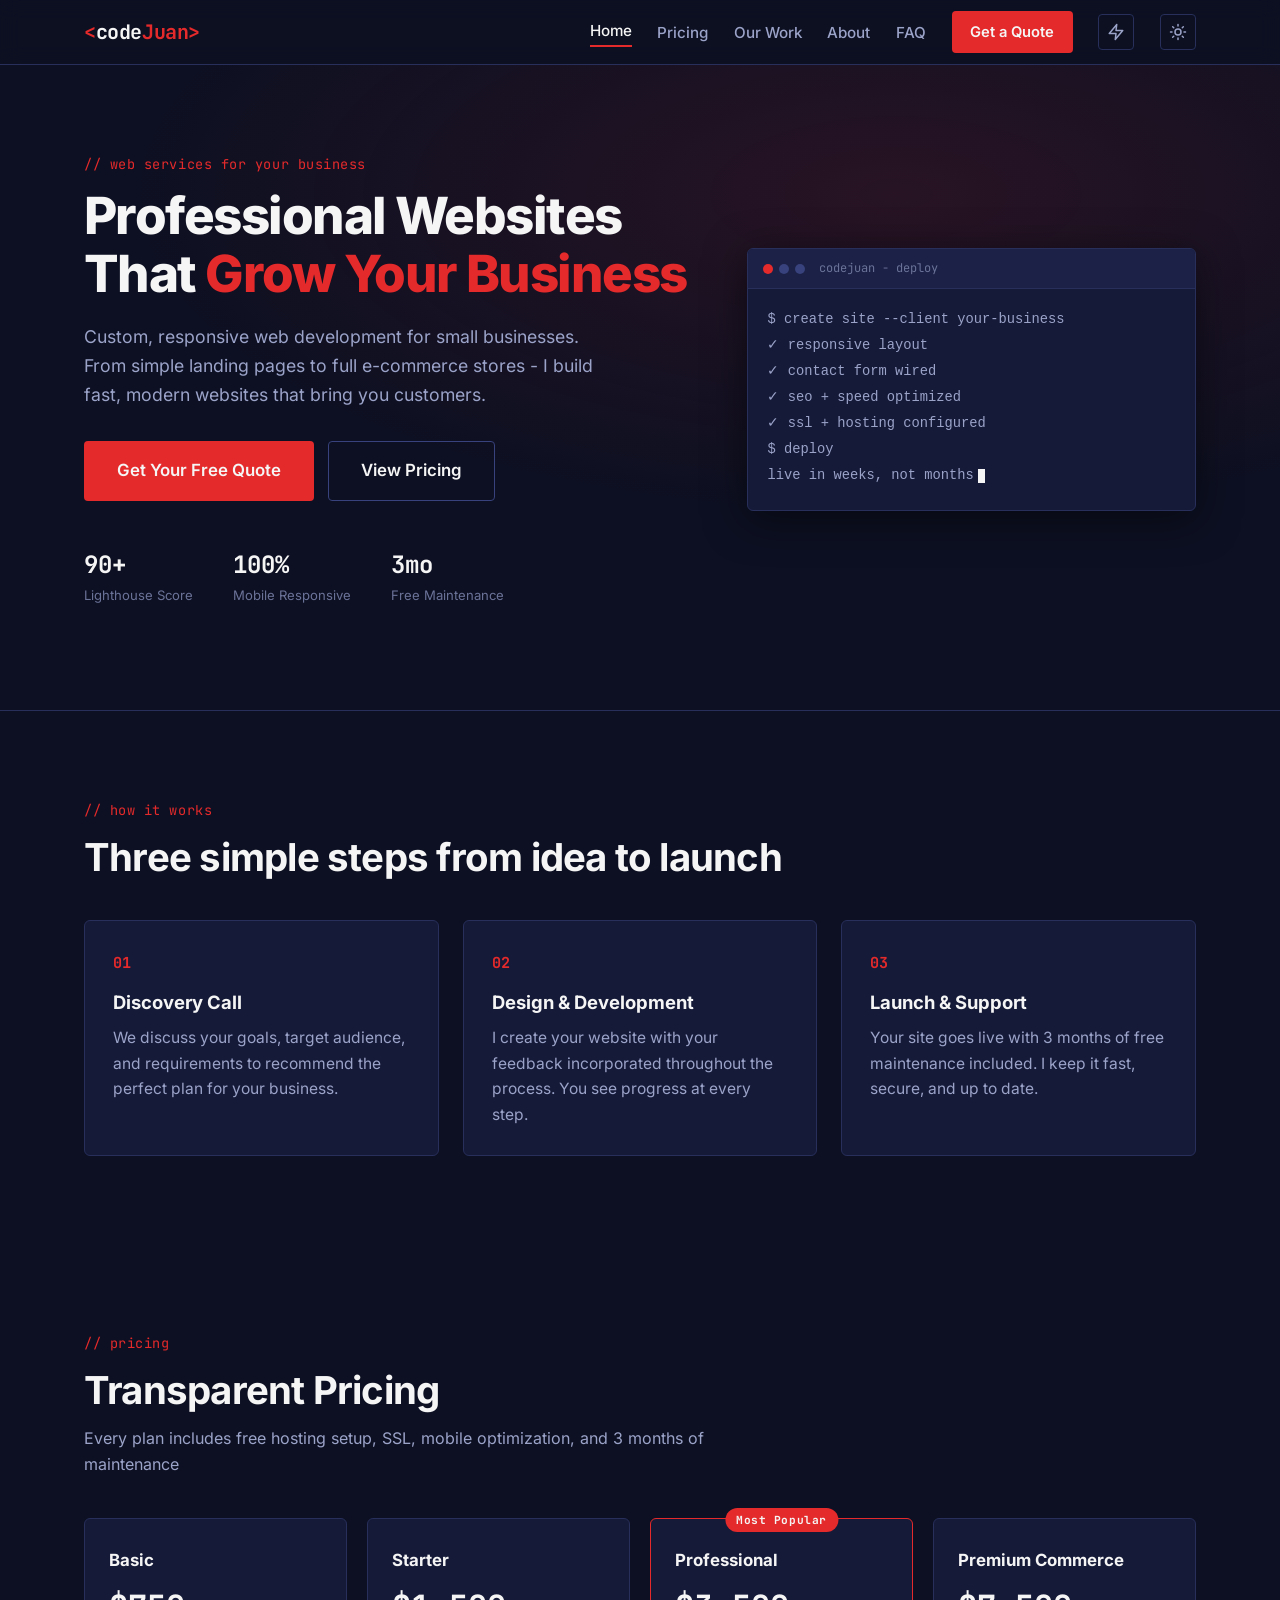
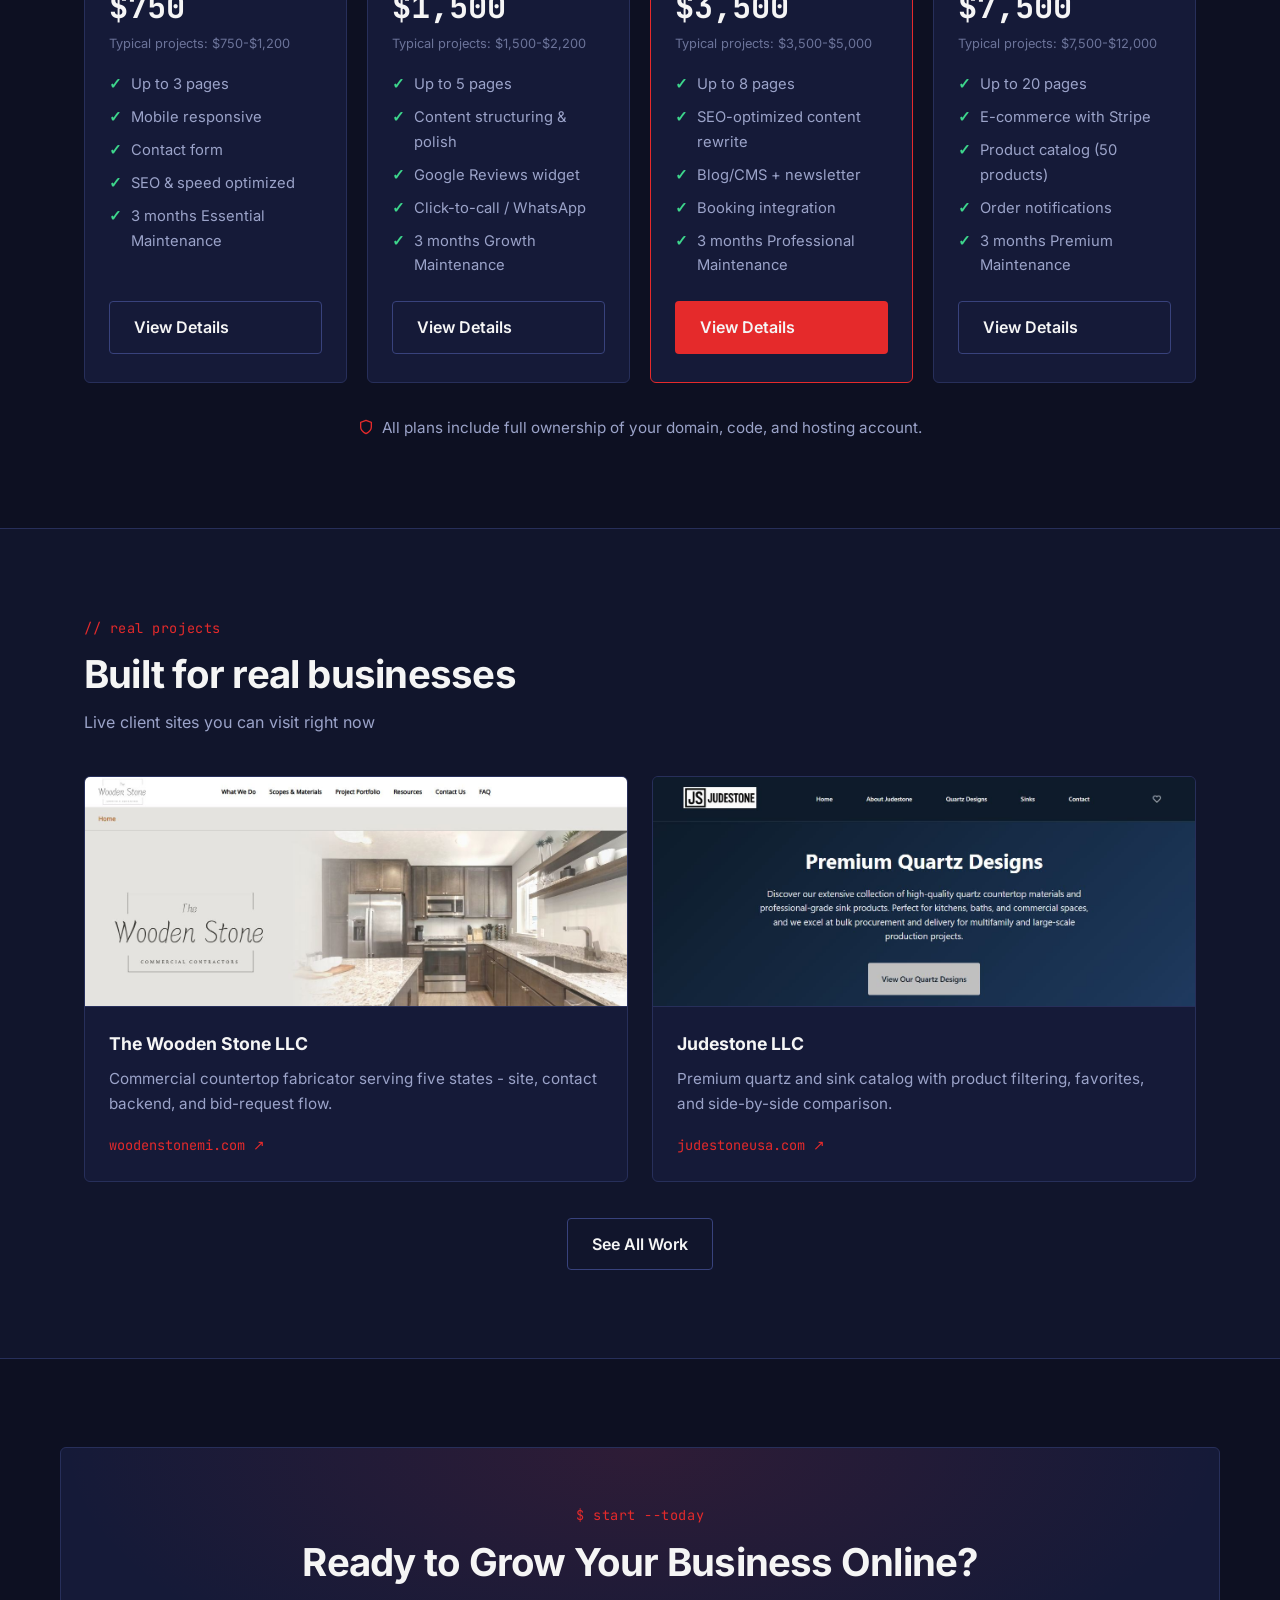
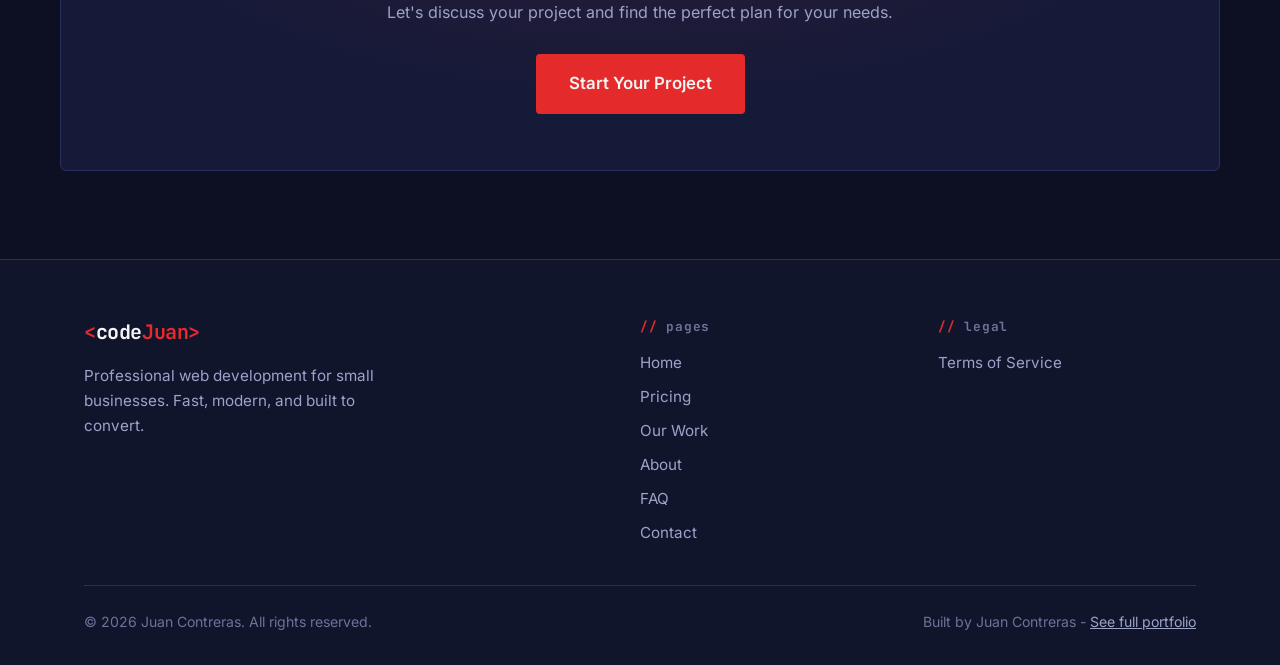
==== commit 17ccc542: "Deploy services.codejuan.com from codejuan-web (src fd5becb)" ====
--- a/index.html
+++ b/index.html
@@ -1,322 +1,44 @@
-<!DOCTYPE html>
-<html lang="en">
-
-<head>
-    <meta charset="UTF-8">
-    <meta name="viewport" content="width=device-width, initial-scale=1.0">
-    <title>CodeJuan Web Services - Professional Web Development for Businesses</title>
-    <meta name="description"
-        content="Professional web development services for businesses. Custom, responsive websites that help you grow online. Starting at $750 with free maintenance included.">
-    <meta name="keywords"
-        content="web development, web design, business website, responsive design, SEO, e-commerce, small business website">
-    <meta name="author" content="Juan Contreras">
-
-    <!-- Open Graph -->
-    <meta property="og:title" content="CodeJuan Web Services - Professional Web Development">
-    <meta property="og:description"
-        content="Custom, responsive websites that help your business grow online. Starting at $750.">
-    <meta property="og:type" content="website">
-    <meta property="og:url" content="https://services.codejuan.com">
-    <meta property="og:image" content="https://services.codejuan.com/og-image.png">
-    <meta property="og:image:width" content="1200">
-    <meta property="og:image:height" content="630">
-
-    <!-- Twitter Card -->
-    <meta name="twitter:card" content="summary_large_image">
-    <meta name="twitter:title" content="CodeJuan Web Services - Professional Web Development">
-    <meta name="twitter:description"
-        content="Custom, responsive websites that help your business grow online. Starting at $750.">
-    <meta name="twitter:image" content="https://services.codejuan.com/og-image.png">
-
-    <link rel="canonical" href="https://services.codejuan.com">
-
-    <link rel="icon" href="/favicon.ico" sizes="any">
-    <link rel="icon" href="/favicon.svg" type="image/svg+xml">
-    <link rel="apple-touch-icon" href="/apple-touch-icon.png">
-    <link rel="manifest" href="/site.webmanifest">
-
-    <link rel="stylesheet" href="styles.css">
-    <link href="https://fonts.googleapis.com/css2?family=Inter:wght@300;400;500;600;700&display=swap" rel="stylesheet">
-    <link rel="stylesheet" href="https://cdnjs.cloudflare.com/ajax/libs/font-awesome/6.0.0/css/all.min.css">
-</head>
-
-<body>
-    <div class="main-content">
-        <!-- Navigation -->
-        <nav class="navbar">
-            <div class="nav-container">
-                <div class="nav-logo">
-                    <a href="index.html">CodeJuan</a>
-                </div>
-                <ul class="nav-menu">
-                    <li><a href="index.html" class="nav-link">Home</a></li>
-                    <li><a href="pricing.html" class="nav-link">Pricing</a></li>
-                    <li><a href="work.html" class="nav-link">Our Work</a></li>
-                    <li><a href="about.html" class="nav-link">About</a></li>
-                    <li><a href="faq.html" class="nav-link">FAQ</a></li>
-                    <li><a href="contact.html" class="nav-link cta-button">Get a Quote</a></li>
-                    <li>
-                        <div class="theme-selector">
-                            <button id="theme-toggle" class="theme-toggle" onclick="toggleTheme()">
-                                <i class="fas fa-sun"></i>
-                                <i class="fas fa-moon"></i>
-                            </button>
-                        </div>
-                    </li>
-                </ul>
-                <div class="hamburger">
-                    <span class="bar"></span>
-                    <span class="bar"></span>
-                    <span class="bar"></span>
-                </div>
-            </div>
-        </nav>
-
-        <!-- Hero Section -->
-        <section class="hero">
-            <div class="hero-container">
-                <div class="hero-content">
-                    <h1 class="hero-title">Professional Websites That Grow Your Business</h1>
-                    <p class="hero-subtitle">
-                        Custom, responsive web development for small businesses. From simple landing pages to full
-                        e-commerce stores - I build fast, modern websites that bring you customers.
-                    </p>
-                    <div class="hero-buttons">
-                        <a href="contact.html" class="btn btn-primary btn-large">Get Your Free Quote</a>
-                        <a href="pricing.html" class="btn btn-secondary btn-large">View Pricing</a>
-                    </div>
-                    <div class="hero-stats">
-                        <div class="hero-stat">
-                            <span class="stat-number">90+</span>
-                            <span class="stat-label">Lighthouse Score</span>
-                        </div>
-                        <div class="hero-stat">
-                            <span class="stat-number">100%</span>
-                            <span class="stat-label">Mobile Responsive</span>
-                        </div>
-                        <div class="hero-stat">
-                            <span class="stat-number">3mo</span>
-                            <span class="stat-label">Free Maintenance</span>
-                        </div>
-                    </div>
-                </div>
-                <div class="hero-image">
-                    <div class="hero-visual">
-                        <div class="code-line"></div>
-                        <div class="code-line"></div>
-                        <div class="code-line"></div>
-                        <div class="code-line"></div>
-                    </div>
-                </div>
-            </div>
-        </section>
-
-        <!-- How It Works -->
-        <section class="how-it-works">
-            <div class="container">
-                <h2 class="section-title">How It Works</h2>
-                <p class="section-subtitle">Three simple steps from idea to launch</p>
-                <div class="steps-grid">
-                    <div class="step animate-in">
-                        <div class="step-number">1</div>
-                        <h3>Discovery Call</h3>
-                        <p>We discuss your goals, target audience, and requirements to recommend the perfect plan for
-                            your business.</p>
-                    </div>
-                    <div class="step animate-in">
-                        <div class="step-number">2</div>
-                        <h3>Design & Development</h3>
-                        <p>I create your website with your feedback incorporated throughout the process. You see progress
-                            at every step.</p>
-                    </div>
-                    <div class="step animate-in">
-                        <div class="step-number">3</div>
-                        <h3>Launch & Support</h3>
-                        <p>Your site goes live with 3 months of free maintenance included. I keep it fast, secure, and
-                            up to date.</p>
-                    </div>
-                </div>
-            </div>
-        </section>
-
-        <!-- Quick Pricing Overview -->
-        <section class="pricing-overview">
-            <div class="container">
-                <h2 class="section-title">Transparent Pricing</h2>
-                <p class="section-subtitle">Every plan includes free hosting setup, SSL, mobile optimization, and 3
-                    months of maintenance</p>
-                <div class="pricing-cards">
-                    <!-- Basic -->
-                    <div class="pricing-card animate-in">
-                        <h3>Basic</h3>
-                        <div class="price">$750</div>
-                        <div class="price-note">Typical projects: $750-$1,200</div>
-                        <ul class="features-list">
-                            <li><i class="fas fa-check"></i> Up to 3 pages</li>
-                            <li><i class="fas fa-check"></i> Mobile responsive</li>
-                            <li><i class="fas fa-check"></i> Contact form</li>
-                            <li><i class="fas fa-check"></i> SEO &amp; speed optimized</li>
-                            <li><i class="fas fa-check"></i> 3 months Essential Maintenance</li>
-                        </ul>
-                        <a href="pricing.html" class="btn btn-outline">View Details</a>
-                    </div>
-
-                    <!-- Starter -->
-                    <div class="pricing-card animate-in">
-                        <h3>Starter</h3>
-                        <div class="price">$1,500</div>
-                        <div class="price-note">Typical projects: $1,500-$2,200</div>
-                        <ul class="features-list">
-                            <li><i class="fas fa-check"></i> Up to 5 pages</li>
-                            <li><i class="fas fa-check"></i> Content structuring &amp; polish</li>
-                            <li><i class="fas fa-check"></i> Google Reviews widget</li>
-                            <li><i class="fas fa-check"></i> Click-to-call / WhatsApp</li>
-                            <li><i class="fas fa-check"></i> 3 months Growth Maintenance</li>
-                        </ul>
-                        <a href="pricing.html" class="btn btn-outline">View Details</a>
-                    </div>
-
-                    <!-- Professional -->
-                    <div class="pricing-card featured animate-in">
-                        <div class="plan-badge">Most Popular</div>
-                        <h3>Professional</h3>
-                        <div class="price">$3,500</div>
-                        <div class="price-note">Typical projects: $3,500-$5,000</div>
-                        <ul class="features-list">
-                            <li><i class="fas fa-check"></i> Up to 8 pages</li>
-                            <li><i class="fas fa-check"></i> SEO-optimized content rewrite</li>
-                            <li><i class="fas fa-check"></i> Blog/CMS + newsletter</li>
-                            <li><i class="fas fa-check"></i> Booking integration</li>
-                            <li><i class="fas fa-check"></i> 3 months Professional Maintenance</li>
-                        </ul>
-                        <a href="pricing.html" class="btn btn-primary">View Details</a>
-                    </div>
-
-                    <!-- Premium Commerce -->
-                    <div class="pricing-card animate-in">
-                        <h3>Premium Commerce</h3>
-                        <div class="price">$7,500</div>
-                        <div class="price-note">Typical projects: $7,500-$12,000</div>
-                        <ul class="features-list">
-                            <li><i class="fas fa-check"></i> Up to 20 pages</li>
-                            <li><i class="fas fa-check"></i> E-commerce with Stripe</li>
-                            <li><i class="fas fa-check"></i> Product catalog (50 products)</li>
-                            <li><i class="fas fa-check"></i> Order notifications</li>
-                            <li><i class="fas fa-check"></i> 3 months Premium Maintenance</li>
-                        </ul>
-                        <a href="pricing.html" class="btn btn-outline">View Details</a>
-                    </div>
-                </div>
-                <p class="ownership-note"><i class="fas fa-shield-alt"></i> All plans include full ownership of your
-                    domain, code, and hosting account.</p>
-            </div>
-        </section>
-
-        <!-- Testimonials -->
-        <section class="testimonials">
-            <div class="container">
-                <h2 class="section-title">What Clients Say</h2>
-                <p class="section-subtitle">Real results from real business owners</p>
-                <div class="testimonials-grid">
-                    <div class="testimonial-card animate-in">
-                        <div class="testimonial-content">
-                            <p>Juan built us a website that looks amazing and works perfectly. We've already seen more
-                                leads come in since the new site went live!</p>
-                        </div>
-                        <div class="testimonial-author">
-                            <div class="author-info">
-                                <h4>Sarah Johnson</h4>
-                                <span>Local Restaurant Owner</span>
-                            </div>
-                        </div>
-                    </div>
-                    <div class="testimonial-card animate-in">
-                        <div class="testimonial-content">
-                            <p>Professional, fast, and exactly what we needed. The site loads quickly and our customers
-                                love how easy it is to find information.</p>
-                        </div>
-                        <div class="testimonial-author">
-                            <div class="author-info">
-                                <h4>Mike Rodriguez</h4>
-                                <span>Contractor</span>
-                            </div>
-                        </div>
-                    </div>
-                    <div class="testimonial-card animate-in">
-                        <div class="testimonial-content">
-                            <p>Great communication throughout the project. Juan understood our business needs and
-                                delivered a website that truly represents our brand.</p>
-                        </div>
-                        <div class="testimonial-author">
-                            <div class="author-info">
-                                <h4>Emily Chen</h4>
-                                <span>Small Business Owner</span>
-                            </div>
-                        </div>
-                    </div>
-                </div>
-            </div>
-        </section>
-
-        <!-- CTA Section -->
-        <section class="cta-section">
-            <div class="container">
-                <h2>Ready to Grow Your Business Online?</h2>
-                <p>Let's discuss your project and find the perfect plan for your needs.</p>
-                <a href="contact.html" class="btn btn-large">Start Your Project</a>
-            </div>
-        </section>
-    </div>
-
-    <!-- Footer -->
-    <footer class="footer">
-        <div class="container">
-            <div class="footer-grid">
-                <div class="footer-brand">
-                    <h3>CodeJuan Web Services</h3>
-                    <p>Professional web development for small businesses. Fast, modern, and built to convert.</p>
-                </div>
-                <div class="footer-links">
-                    <h4>Pages</h4>
-                    <a href="index.html">Home</a>
-                    <a href="pricing.html">Pricing</a>
-                    <a href="work.html">Our Work</a>
-                    <a href="about.html">About</a>
-                    <a href="faq.html">FAQ</a>
-                    <a href="contact.html">Contact</a>
-                </div>
-                <div class="footer-links">
-                    <h4>Legal</h4>
-                    <a href="terms.html">Terms of Service</a>
-                </div>
-            </div>
-            <div class="footer-bottom">
-                <p>&copy; 2026 Juan Contreras. All rights reserved.</p>
-                <p>Built by Juan Contreras - <a href="https://codejuan.com" target="_blank" rel="noopener noreferrer">See full
-                        portfolio</a></p>
-            </div>
-        </div>
-    </footer>
-
-    <script src="script.js"></script>
-
-    <!-- Structured Data -->
-    <script type="application/ld+json">
-    {
-        "@context": "https://schema.org",
-        "@type": "ProfessionalService",
-        "name": "CodeJuan Web Services",
-        "description": "Professional web development services for small businesses",
-        "url": "https://services.codejuan.com",
-        "founder": {
-            "@type": "Person",
-            "name": "Juan Contreras"
-        },
-        "areaServed": "United States",
-        "serviceType": "Web Development"
-    }
-    </script>
-    <!-- Cloudflare Web Analytics --><script defer src='https://static.cloudflareinsights.com/beacon.min.js' data-cf-beacon='{"token": "25fb6c946af84f7faee1562d5176967d"}'></script><!-- End Cloudflare Web Analytics -->
-</body>
-
-</html>
+<!DOCTYPE html><html lang="en"> <head><meta charset="UTF-8"><meta name="viewport" content="width=device-width, initial-scale=1.0"><title>CodeJuan Web Services - Professional Web Development for Businesses</title><meta name="description" content="Professional web development services for businesses. Custom, responsive websites that help you grow online. Starting at $750 with free maintenance included."><meta name="author" content="Juan Contreras"><link rel="canonical" href="https://services.codejuan.com/"><meta property="og:title" content="CodeJuan Web Services - Professional Web Development"><meta property="og:description" content="Custom, responsive websites that help your business grow online. Starting at $750."><meta property="og:type" content="website"><meta property="og:url" content="https://services.codejuan.com/"><meta property="og:image" content="https://services.codejuan.com/og-image.png"><meta property="og:image:width" content="1200"><meta property="og:image:height" content="630"><meta name="twitter:card" content="summary_large_image"><meta name="twitter:title" content="CodeJuan Web Services - Professional Web Development"><meta name="twitter:description" content="Custom, responsive websites that help your business grow online. Starting at $750."><meta name="twitter:image" content="https://services.codejuan.com/og-image.png"><link rel="icon" href="/favicon.ico" sizes="any"><link rel="icon" href="/favicon.svg" type="image/svg+xml"><link rel="apple-touch-icon" href="/apple-touch-icon.png"><link rel="manifest" href="/site.webmanifest"><!-- set theme + motion before paint; dark is the default, continuity with the old key --><script>
+      (function () {
+        var stored = null;
+        try {
+          stored = localStorage.getItem('services-theme');
+        } catch (e) {}
+        if (stored === 'light') {
+          document.documentElement.setAttribute('data-theme', 'light');
+        }
+
+        var motion = null;
+        try {
+          motion = localStorage.getItem('motion');
+        } catch (e) {}
+        if (motion !== 'full' && motion !== 'reduced') {
+          motion =
+            window.matchMedia && window.matchMedia('(prefers-reduced-motion: reduce)').matches ? 'reduced' : 'full';
+        }
+        document.documentElement.setAttribute('data-motion', motion);
+      })();
+    </script><script type="application/ld+json">
+    {
+      "@context": "https://schema.org",
+      "@type": "ProfessionalService",
+      "name": "CodeJuan Web Services",
+      "description": "Professional web development services for small businesses",
+      "url": "https://services.codejuan.com",
+      "founder": {
+        "@type": "Person",
+        "name": "Juan Contreras"
+      },
+      "areaServed": "United States",
+      "serviceType": "Web Development"
+    }
+  </script><link rel="stylesheet" href="/_astro/about.SXl2Zu7o.css">
+<link rel="stylesheet" href="/_astro/index.6In61iDY.css"></head> <body> <a class="skip-link" href="#main">Skip to content</a> <header class="navbar" data-astro-cid-dmqpwcec> <div class="container nav-container" data-astro-cid-dmqpwcec> <a href="/index.html" class="nav-logo" aria-label="codeJuan home" data-astro-cid-dmqpwcec> <span class="wordmark" aria-label="codeJuan" data-astro-cid-hhuuaa7r> <span class="bracket" aria-hidden="true" data-astro-cid-hhuuaa7r>&lt;</span><span class="code" data-astro-cid-hhuuaa7r>code</span><span class="juan" data-astro-cid-hhuuaa7r>Juan</span><span class="bracket" aria-hidden="true" data-astro-cid-hhuuaa7r>&gt;</span> </span>  </a> <nav class="nav-menu" id="nav-menu" aria-label="Main navigation" data-astro-cid-dmqpwcec> <ul data-astro-cid-dmqpwcec> <li data-astro-cid-dmqpwcec> <a href="/index.html" class="nav-link" aria-current="page" data-astro-cid-dmqpwcec> Home </a> </li><li data-astro-cid-dmqpwcec> <a href="/pricing.html" class="nav-link" data-astro-cid-dmqpwcec> Pricing </a> </li><li data-astro-cid-dmqpwcec> <a href="/work.html" class="nav-link" data-astro-cid-dmqpwcec> Our Work </a> </li><li data-astro-cid-dmqpwcec> <a href="/about.html" class="nav-link" data-astro-cid-dmqpwcec> About </a> </li><li data-astro-cid-dmqpwcec> <a href="/faq.html" class="nav-link" data-astro-cid-dmqpwcec> FAQ </a> </li> <li data-astro-cid-dmqpwcec> <a href="/contact.html" class="btn btn-primary nav-cta" data-astro-cid-dmqpwcec>Get a Quote</a> </li> <li data-astro-cid-dmqpwcec> <button id="motion-toggle" class="theme-toggle" type="button" aria-pressed="true" aria-label="Turn off animations" data-astro-cid-dmqpwcec> <svg class="motion-icon" aria-hidden="true" width="18" height="18" viewBox="0 0 24 24" fill="none" stroke="currentColor" stroke-width="2" stroke-linecap="round" stroke-linejoin="round" data-astro-cid-dmqpwcec> <polygon points="13 2 3 14 12 14 11 22 21 10 12 10 13 2" data-astro-cid-dmqpwcec></polygon> </svg> </button> </li> <li data-astro-cid-dmqpwcec> <button id="theme-toggle" class="theme-toggle" type="button" aria-pressed="false" aria-label="Switch to light theme" data-astro-cid-dmqpwcec> <svg class="icon-sun" aria-hidden="true" width="18" height="18" viewBox="0 0 24 24" fill="none" stroke="currentColor" stroke-width="2" stroke-linecap="round" data-astro-cid-dmqpwcec> <circle cx="12" cy="12" r="4" data-astro-cid-dmqpwcec></circle> <path d="M12 2v2m0 16v2M4.9 4.9l1.4 1.4m11.4 11.4 1.4 1.4M2 12h2m16 0h2M4.9 19.1l1.4-1.4m11.4-11.4 1.4-1.4" data-astro-cid-dmqpwcec></path> </svg> <svg class="icon-moon" aria-hidden="true" width="18" height="18" viewBox="0 0 24 24" fill="none" stroke="currentColor" stroke-width="2" stroke-linecap="round" stroke-linejoin="round" data-astro-cid-dmqpwcec> <path d="M21 12.8A9 9 0 1 1 11.2 3a7 7 0 0 0 9.8 9.8z" data-astro-cid-dmqpwcec></path> </svg> </button> </li> </ul> </nav> <button class="hamburger" id="hamburger" type="button" aria-expanded="false" aria-controls="nav-menu" aria-label="Open menu" data-astro-cid-dmqpwcec> <span class="bar" data-astro-cid-dmqpwcec></span> <span class="bar" data-astro-cid-dmqpwcec></span> <span class="bar" data-astro-cid-dmqpwcec></span> </button> </div> </header>  <main id="main">    <section class="hero" data-astro-cid-j7pv25f6> <div class="container hero-grid" data-astro-cid-j7pv25f6> <div class="hero-content" data-astro-cid-j7pv25f6> <span class="eyebrow" data-astro-cid-j7pv25f6>// web services for your business</span> <h1 class="hero-title" data-astro-cid-j7pv25f6>Professional Websites That <span class="title-accent" data-astro-cid-j7pv25f6>Grow Your Business</span></h1> <p class="hero-subtitle" data-astro-cid-j7pv25f6>
+Custom, responsive web development for small businesses. From simple landing pages to full e-commerce stores -
+          I build fast, modern websites that bring you customers.
+</p> <div class="hero-buttons" data-astro-cid-j7pv25f6> <a href="/contact.html" class="btn btn-primary btn-large" data-astro-cid-j7pv25f6>Get Your Free Quote</a> <a href="/pricing.html" class="btn btn-secondary btn-large" data-astro-cid-j7pv25f6>View Pricing</a> </div> <dl class="hero-stats" data-astro-cid-j7pv25f6> <div class="hero-stat" data-astro-cid-j7pv25f6> <dt data-astro-cid-j7pv25f6>Lighthouse Score</dt> <dd data-astro-cid-j7pv25f6>90+</dd> </div> <div class="hero-stat" data-astro-cid-j7pv25f6> <dt data-astro-cid-j7pv25f6>Mobile Responsive</dt> <dd data-astro-cid-j7pv25f6>100%</dd> </div> <div class="hero-stat" data-astro-cid-j7pv25f6> <dt data-astro-cid-j7pv25f6>Free Maintenance</dt> <dd data-astro-cid-j7pv25f6>3mo</dd> </div> </dl> </div> <div class="hero-visual" aria-hidden="true" data-astro-cid-j7pv25f6> <div class="terminal" data-astro-cid-j7pv25f6> <div class="terminal-bar" data-astro-cid-j7pv25f6> <span class="dot" data-astro-cid-j7pv25f6></span><span class="dot" data-astro-cid-j7pv25f6></span><span class="dot" data-astro-cid-j7pv25f6></span> <span class="terminal-title" data-astro-cid-j7pv25f6>codejuan - deploy</span> </div> <pre class="terminal-body" data-astro-cid-j7pv25f6><code data-astro-cid-j7pv25f6><span class="t-line" data-astro-cid-j7pv25f6><span class="t-prompt">$</span> create site --client your-business</span><span class="t-line" data-astro-cid-j7pv25f6><span class="t-ok">&#10003;</span> responsive layout</span><span class="t-line" data-astro-cid-j7pv25f6><span class="t-ok">&#10003;</span> contact form wired</span><span class="t-line" data-astro-cid-j7pv25f6><span class="t-ok">&#10003;</span> seo + speed optimized</span><span class="t-line" data-astro-cid-j7pv25f6><span class="t-ok">&#10003;</span> ssl + hosting configured</span><span class="t-line" data-astro-cid-j7pv25f6><span class="t-prompt">$</span> deploy</span><span class="t-line" data-astro-cid-j7pv25f6><span class="t-deploy">live in weeks, not months</span><span class="cursor"></span></span></code></pre> </div> </div> </div> </section>  <section class="section how-it-works" data-astro-cid-j7pv25f6> <div class="container" data-astro-cid-j7pv25f6> <span class="eyebrow" data-astro-cid-j7pv25f6>// how it works</span> <h2 class="section-title" data-astro-cid-j7pv25f6>Three simple steps from idea to launch</h2> <div class="steps-grid" data-astro-cid-j7pv25f6> <div class="step reveal" data-astro-cid-j7pv25f6> <span class="step-number" data-astro-cid-j7pv25f6>01</span> <h3 data-astro-cid-j7pv25f6>Discovery Call</h3> <p data-astro-cid-j7pv25f6>We discuss your goals, target audience, and requirements to recommend the perfect plan for your business.</p> </div> <div class="step reveal" data-astro-cid-j7pv25f6> <span class="step-number" data-astro-cid-j7pv25f6>02</span> <h3 data-astro-cid-j7pv25f6>Design & Development</h3> <p data-astro-cid-j7pv25f6>I create your website with your feedback incorporated throughout the process. You see progress at every step.</p> </div> <div class="step reveal" data-astro-cid-j7pv25f6> <span class="step-number" data-astro-cid-j7pv25f6>03</span> <h3 data-astro-cid-j7pv25f6>Launch & Support</h3> <p data-astro-cid-j7pv25f6>Your site goes live with 3 months of free maintenance included. I keep it fast, secure, and up to date.</p> </div> </div> </div> </section>  <section class="section pricing-overview" data-astro-cid-j7pv25f6> <div class="container" data-astro-cid-j7pv25f6> <span class="eyebrow" data-astro-cid-j7pv25f6>// pricing</span> <h2 class="section-title" data-astro-cid-j7pv25f6>Transparent Pricing</h2> <p class="section-subtitle" data-astro-cid-j7pv25f6>
+Every plan includes free hosting setup, SSL, mobile optimization, and 3 months of maintenance
+</p> <div class="pricing-cards" data-astro-cid-j7pv25f6> <div class="pricing-card reveal" data-astro-cid-j7pv25f6> <h3 data-astro-cid-j7pv25f6>Basic</h3> <div class="price" data-astro-cid-j7pv25f6>$750</div> <div class="price-note" data-astro-cid-j7pv25f6>Typical projects: $750-$1,200</div> <ul class="features-list" data-astro-cid-j7pv25f6> <li data-astro-cid-j7pv25f6>Up to 3 pages</li><li data-astro-cid-j7pv25f6>Mobile responsive</li><li data-astro-cid-j7pv25f6>Contact form</li><li data-astro-cid-j7pv25f6>SEO &amp; speed optimized</li><li data-astro-cid-j7pv25f6>3 months Essential Maintenance</li> </ul> <a href="/pricing.html" class="btn btn-secondary" data-astro-cid-j7pv25f6>View Details</a> </div> <div class="pricing-card reveal" data-astro-cid-j7pv25f6> <h3 data-astro-cid-j7pv25f6>Starter</h3> <div class="price" data-astro-cid-j7pv25f6>$1,500</div> <div class="price-note" data-astro-cid-j7pv25f6>Typical projects: $1,500-$2,200</div> <ul class="features-list" data-astro-cid-j7pv25f6> <li data-astro-cid-j7pv25f6>Up to 5 pages</li><li data-astro-cid-j7pv25f6>Content structuring &amp; polish</li><li data-astro-cid-j7pv25f6>Google Reviews widget</li><li data-astro-cid-j7pv25f6>Click-to-call / WhatsApp</li><li data-astro-cid-j7pv25f6>3 months Growth Maintenance</li> </ul> <a href="/pricing.html" class="btn btn-secondary" data-astro-cid-j7pv25f6>View Details</a> </div> <div class="pricing-card featured reveal" data-astro-cid-j7pv25f6> <div class="plan-badge" data-astro-cid-j7pv25f6>Most Popular</div> <h3 data-astro-cid-j7pv25f6>Professional</h3> <div class="price" data-astro-cid-j7pv25f6>$3,500</div> <div class="price-note" data-astro-cid-j7pv25f6>Typical projects: $3,500-$5,000</div> <ul class="features-list" data-astro-cid-j7pv25f6> <li data-astro-cid-j7pv25f6>Up to 8 pages</li><li data-astro-cid-j7pv25f6>SEO-optimized content rewrite</li><li data-astro-cid-j7pv25f6>Blog/CMS + newsletter</li><li data-astro-cid-j7pv25f6>Booking integration</li><li data-astro-cid-j7pv25f6>3 months Professional Maintenance</li> </ul> <a href="/pricing.html" class="btn btn-primary" data-astro-cid-j7pv25f6>View Details</a> </div> <div class="pricing-card reveal" data-astro-cid-j7pv25f6> <h3 data-astro-cid-j7pv25f6>Premium Commerce</h3> <div class="price" data-astro-cid-j7pv25f6>$7,500</div> <div class="price-note" data-astro-cid-j7pv25f6>Typical projects: $7,500-$12,000</div> <ul class="features-list" data-astro-cid-j7pv25f6> <li data-astro-cid-j7pv25f6>Up to 20 pages</li><li data-astro-cid-j7pv25f6>E-commerce with Stripe</li><li data-astro-cid-j7pv25f6>Product catalog (50 products)</li><li data-astro-cid-j7pv25f6>Order notifications</li><li data-astro-cid-j7pv25f6>3 months Premium Maintenance</li> </ul> <a href="/pricing.html" class="btn btn-secondary" data-astro-cid-j7pv25f6>View Details</a> </div> </div> <p class="ownership-note" data-astro-cid-j7pv25f6> <svg aria-hidden="true" width="16" height="16" viewBox="0 0 24 24" fill="none" stroke="currentColor" stroke-width="2" stroke-linecap="round" stroke-linejoin="round" data-astro-cid-j7pv25f6> <path d="M12 22s8-4 8-10V5l-8-3-8 3v7c0 6 8 10 8 10z" data-astro-cid-j7pv25f6></path> </svg>
+All plans include full ownership of your domain, code, and hosting account.
+</p> </div> </section>  <section class="section real-work" data-astro-cid-j7pv25f6> <div class="container" data-astro-cid-j7pv25f6> <span class="eyebrow" data-astro-cid-j7pv25f6>// real projects</span> <h2 class="section-title" data-astro-cid-j7pv25f6>Built for real businesses</h2> <p class="section-subtitle" data-astro-cid-j7pv25f6>Live client sites you can visit right now</p> <div class="work-grid" data-astro-cid-j7pv25f6> <a href="https://woodenstonemi.com" target="_blank" rel="noopener noreferrer" class="work-card reveal" data-astro-cid-j7pv25f6> <img src="/images/woodenstone-home.jpg" alt="The Wooden Stone LLC website homepage" loading="lazy" width="1280" height="800" data-astro-cid-j7pv25f6> <div class="work-info" data-astro-cid-j7pv25f6> <h3 data-astro-cid-j7pv25f6>The Wooden Stone LLC</h3> <p data-astro-cid-j7pv25f6>Commercial countertop fabricator serving five states - site, contact backend, and bid-request flow.</p> <span class="work-link" data-astro-cid-j7pv25f6>woodenstonemi.com &#8599;</span> </div> </a> <a href="https://judestoneusa.com" target="_blank" rel="noopener noreferrer" class="work-card reveal" data-astro-cid-j7pv25f6> <img src="/images/judestone-home.jpg" alt="Judestone LLC website homepage" loading="lazy" width="1280" height="800" data-astro-cid-j7pv25f6> <div class="work-info" data-astro-cid-j7pv25f6> <h3 data-astro-cid-j7pv25f6>Judestone LLC</h3> <p data-astro-cid-j7pv25f6>Premium quartz and sink catalog with product filtering, favorites, and side-by-side comparison.</p> <span class="work-link" data-astro-cid-j7pv25f6>judestoneusa.com &#8599;</span> </div> </a> </div> <div class="work-more" data-astro-cid-j7pv25f6> <a href="/work.html" class="btn btn-secondary" data-astro-cid-j7pv25f6>See All Work</a> </div> </div> </section>  <section class="section cta-section" data-astro-cid-j7pv25f6> <div class="container cta-panel reveal" data-astro-cid-j7pv25f6> <span class="eyebrow" data-astro-cid-j7pv25f6>$ start --today</span> <h2 class="section-title" data-astro-cid-j7pv25f6>Ready to Grow Your Business Online?</h2> <p data-astro-cid-j7pv25f6>Let's discuss your project and find the perfect plan for your needs.</p> <a href="/contact.html" class="btn btn-primary btn-large" data-astro-cid-j7pv25f6>Start Your Project</a> </div> </section>  </main> <footer class="footer" data-astro-cid-sz7xmlte> <div class="container" data-astro-cid-sz7xmlte> <div class="footer-grid" data-astro-cid-sz7xmlte> <div class="footer-brand" data-astro-cid-sz7xmlte> <span class="wordmark" aria-label="codeJuan" data-astro-cid-hhuuaa7r> <span class="bracket" aria-hidden="true" data-astro-cid-hhuuaa7r>&lt;</span><span class="code" data-astro-cid-hhuuaa7r>code</span><span class="juan" data-astro-cid-hhuuaa7r>Juan</span><span class="bracket" aria-hidden="true" data-astro-cid-hhuuaa7r>&gt;</span> </span>  <p data-astro-cid-sz7xmlte>Professional web development for small businesses. Fast, modern, and built to convert.</p> </div> <div class="footer-links" data-astro-cid-sz7xmlte> <h4 data-astro-cid-sz7xmlte>Pages</h4> <a href="/index.html" data-astro-cid-sz7xmlte>Home</a> <a href="/pricing.html" data-astro-cid-sz7xmlte>Pricing</a> <a href="/work.html" data-astro-cid-sz7xmlte>Our Work</a> <a href="/about.html" data-astro-cid-sz7xmlte>About</a> <a href="/faq.html" data-astro-cid-sz7xmlte>FAQ</a> <a href="/contact.html" data-astro-cid-sz7xmlte>Contact</a> </div> <div class="footer-links" data-astro-cid-sz7xmlte> <h4 data-astro-cid-sz7xmlte>Legal</h4> <a href="/terms.html" data-astro-cid-sz7xmlte>Terms of Service</a> </div> </div> <div class="footer-bottom" data-astro-cid-sz7xmlte> <p data-astro-cid-sz7xmlte>&copy; 2026 Juan Contreras. All rights reserved.</p> <p data-astro-cid-sz7xmlte>
+Built by Juan Contreras - <a href="https://codejuan.com" target="_blank" rel="noopener noreferrer" data-astro-cid-sz7xmlte>See full portfolio</a> </p> </div> </div> </footer>  <script type="module">const o=document.getElementById("theme-toggle");if(o){const t=e=>{e?document.documentElement.setAttribute("data-theme","light"):document.documentElement.removeAttribute("data-theme"),o.setAttribute("aria-pressed",String(e)),o.setAttribute("aria-label",e?"Switch to dark theme":"Switch to light theme")};t(document.documentElement.getAttribute("data-theme")==="light"),o.addEventListener("click",()=>{const e=document.documentElement.getAttribute("data-theme")!=="light";t(e);try{localStorage.setItem("services-theme",e?"light":"dark")}catch{}})}const i=document.getElementById("motion-toggle");if(i){const t=e=>{document.documentElement.setAttribute("data-motion",e?"full":"reduced"),i.setAttribute("aria-pressed",String(e)),i.setAttribute("aria-label",e?"Turn off animations":"Turn on animations")};t(document.documentElement.getAttribute("data-motion")!=="reduced"),i.addEventListener("click",()=>{const e=document.documentElement.getAttribute("data-motion")==="reduced";t(e);try{localStorage.setItem("motion",e?"full":"reduced")}catch{}})}const r=document.getElementById("hamburger"),c=document.getElementById("nav-menu");r&&c&&r.addEventListener("click",()=>{const t=c.classList.toggle("open");r.setAttribute("aria-expanded",String(t)),r.setAttribute("aria-label",t?"Close menu":"Open menu")});const a=document.querySelectorAll(".reveal");if(a.length&&"IntersectionObserver"in window){const t=new IntersectionObserver(e=>{e.forEach(n=>{n.isIntersecting&&(n.target.classList.add("visible"),t.unobserve(n.target))})},{threshold:.12});a.forEach(e=>t.observe(e))}else a.forEach(t=>t.classList.add("visible"));</script> <!-- Cloudflare Web Analytics --> <script defer src="https://static.cloudflareinsights.com/beacon.min.js" data-cf-beacon="{&quot;token&quot;: &quot;25fb6c946af84f7faee1562d5176967d&quot;}"></script> </body> </html> 
--- a/_astro/about.SXl2Zu7o.css
+++ b/_astro/about.SXl2Zu7o.css
@@ -0,0 +1 @@
+@font-face{font-family:Inter Variable;font-style:normal;font-display:swap;font-weight:100 900;src:url(/_astro/inter-cyrillic-ext-wght-normal.BOeWTOD4.woff2) format("woff2-variations");unicode-range:U+0460-052F,U+1C80-1C8A,U+20B4,U+2DE0-2DFF,U+A640-A69F,U+FE2E-FE2F}@font-face{font-family:Inter Variable;font-style:normal;font-display:swap;font-weight:100 900;src:url(/_astro/inter-cyrillic-wght-normal.DqGufNeO.woff2) format("woff2-variations");unicode-range:U+0301,U+0400-045F,U+0490-0491,U+04B0-04B1,U+2116}@font-face{font-family:Inter Variable;font-style:normal;font-display:swap;font-weight:100 900;src:url(/_astro/inter-greek-ext-wght-normal.DlzME5K_.woff2) format("woff2-variations");unicode-range:U+1F00-1FFF}@font-face{font-family:Inter Variable;font-style:normal;font-display:swap;font-weight:100 900;src:url(/_astro/inter-greek-wght-normal.CkhJZR-_.woff2) format("woff2-variations");unicode-range:U+0370-0377,U+037A-037F,U+0384-038A,U+038C,U+038E-03A1,U+03A3-03FF}@font-face{font-family:Inter Variable;font-style:normal;font-display:swap;font-weight:100 900;src:url(/_astro/inter-vietnamese-wght-normal.CBcvBZtf.woff2) format("woff2-variations");unicode-range:U+0102-0103,U+0110-0111,U+0128-0129,U+0168-0169,U+01A0-01A1,U+01AF-01B0,U+0300-0301,U+0303-0304,U+0308-0309,U+0323,U+0329,U+1EA0-1EF9,U+20AB}@font-face{font-family:Inter Variable;font-style:normal;font-display:swap;font-weight:100 900;src:url(/_astro/inter-latin-ext-wght-normal.DO1Apj_S.woff2) format("woff2-variations");unicode-range:U+0100-02BA,U+02BD-02C5,U+02C7-02CC,U+02CE-02D7,U+02DD-02FF,U+0304,U+0308,U+0329,U+1D00-1DBF,U+1E00-1E9F,U+1EF2-1EFF,U+2020,U+20A0-20AB,U+20AD-20C0,U+2113,U+2C60-2C7F,U+A720-A7FF}@font-face{font-family:Inter Variable;font-style:normal;font-display:swap;font-weight:100 900;src:url(/_astro/inter-latin-wght-normal.Dx4kXJAl.woff2) format("woff2-variations");unicode-range:U+0000-00FF,U+0131,U+0152-0153,U+02BB-02BC,U+02C6,U+02DA,U+02DC,U+0304,U+0308,U+0329,U+2000-206F,U+20AC,U+2122,U+2191,U+2193,U+2212,U+2215,U+FEFF,U+FFFD}@font-face{font-family:JetBrains Mono;font-style:normal;font-display:swap;font-weight:400;src:url([data-uri]) format("woff2"),url([data-uri]) format("woff");unicode-range:U+0460-052F,U+1C80-1C8A,U+20B4,U+2DE0-2DFF,U+A640-A69F,U+FE2E-FE2F}@font-face{font-family:JetBrains Mono;font-style:normal;font-display:swap;font-weight:400;src:url(/_astro/jetbrains-mono-cyrillic-400-normal.BEIGL1Tu.woff2) format("woff2"),url(/_astro/jetbrains-mono-cyrillic-400-normal.ugxPyKxw.woff) format("woff");unicode-range:U+0301,U+0400-045F,U+0490-0491,U+04B0-04B1,U+2116}@font-face{font-family:JetBrains Mono;font-style:normal;font-display:swap;font-weight:400;src:url(/_astro/jetbrains-mono-greek-400-normal.C190GLew.woff2) format("woff2"),url(/_astro/jetbrains-mono-greek-400-normal.B9oWc5Lo.woff) format("woff");unicode-range:U+0370-0377,U+037A-037F,U+0384-038A,U+038C,U+038E-03A1,U+03A3-03FF}@font-face{font-family:JetBrains Mono;font-style:normal;font-display:swap;font-weight:400;src:url([data-uri]) format("woff2"),url(/_astro/jetbrains-mono-vietnamese-400-normal.CqNFfHCs.woff) format("woff");unicode-range:U+0102-0103,U+0110-0111,U+0128-0129,U+0168-0169,U+01A0-01A1,U+01AF-01B0,U+0300-0301,U+0303-0304,U+0308-0309,U+0323,U+0329,U+1EA0-1EF9,U+20AB}@font-face{font-family:JetBrains Mono;font-style:normal;font-display:swap;font-weight:400;src:url(/_astro/jetbrains-mono-latin-ext-400-normal.Bc8Ftmh3.woff2) format("woff2"),url(/_astro/jetbrains-mono-latin-ext-400-normal.fXTG6kC5.woff) format("woff");unicode-range:U+0100-02BA,U+02BD-02C5,U+02C7-02CC,U+02CE-02D7,U+02DD-02FF,U+0304,U+0308,U+0329,U+1D00-1DBF,U+1E00-1E9F,U+1EF2-1EFF,U+2020,U+20A0-20AB,U+20AD-20C0,U+2113,U+2C60-2C7F,U+A720-A7FF}@font-face{font-family:JetBrains Mono;font-style:normal;font-display:swap;font-weight:400;src:url(/_astro/jetbrains-mono-latin-400-normal.V6pRDFza.woff2) format("woff2"),url(/_astro/jetbrains-mono-latin-400-normal.6-qcROiO.woff) format("woff");unicode-range:U+0000-00FF,U+0131,U+0152-0153,U+02BB-02BC,U+02C6,U+02DA,U+02DC,U+0304,U+0308,U+0329,U+2000-206F,U+20AC,U+2122,U+2191,U+2193,U+2212,U+2215,U+FEFF,U+FFFD}@font-face{font-family:JetBrains Mono;font-style:normal;font-display:swap;font-weight:700;src:url([data-uri]) format("woff2"),url([data-uri]) format("woff");unicode-range:U+0460-052F,U+1C80-1C8A,U+20B4,U+2DE0-2DFF,U+A640-A69F,U+FE2E-FE2F}@font-face{font-family:JetBrains Mono;font-style:normal;font-display:swap;font-weight:700;src:url(/_astro/jetbrains-mono-cyrillic-700-normal.BWTpRfYl.woff2) format("woff2"),url(/_astro/jetbrains-mono-cyrillic-700-normal.CEoEElIJ.woff) format("woff");unicode-range:U+0301,U+0400-045F,U+0490-0491,U+04B0-04B1,U+2116}@font-face{font-family:JetBrains Mono;font-style:normal;font-display:swap;font-weight:700;src:url(/_astro/jetbrains-mono-greek-700-normal.C6CZE3T8.woff2) format("woff2"),url(/_astro/jetbrains-mono-greek-700-normal.DEigVDxa.woff) format("woff");unicode-range:U+0370-0377,U+037A-037F,U+0384-038A,U+038C,U+038E-03A1,U+03A3-03FF}@font-face{font-family:JetBrains Mono;font-style:normal;font-display:swap;font-weight:700;src:url([data-uri]) format("woff2"),url(/_astro/jetbrains-mono-vietnamese-700-normal.BDLVIk2r.woff) format("woff");unicode-range:U+0102-0103,U+0110-0111,U+0128-0129,U+0168-0169,U+01A0-01A1,U+01AF-01B0,U+0300-0301,U+0303-0304,U+0308-0309,U+0323,U+0329,U+1EA0-1EF9,U+20AB}@font-face{font-family:JetBrains Mono;font-style:normal;font-display:swap;font-weight:700;src:url(/_astro/jetbrains-mono-latin-ext-700-normal.CZipNAKV.woff2) format("woff2"),url(/_astro/jetbrains-mono-latin-ext-700-normal.CxPITLHs.woff) format("woff");unicode-range:U+0100-02BA,U+02BD-02C5,U+02C7-02CC,U+02CE-02D7,U+02DD-02FF,U+0304,U+0308,U+0329,U+1D00-1DBF,U+1E00-1E9F,U+1EF2-1EFF,U+2020,U+20A0-20AB,U+20AD-20C0,U+2113,U+2C60-2C7F,U+A720-A7FF}@font-face{font-family:JetBrains Mono;font-style:normal;font-display:swap;font-weight:700;src:url(/_astro/jetbrains-mono-latin-700-normal.BYuf6tUa.woff2) format("woff2"),url(/_astro/jetbrains-mono-latin-700-normal.D3wTyLJW.woff) format("woff");unicode-range:U+0000-00FF,U+0131,U+0152-0153,U+02BB-02BC,U+02C6,U+02DA,U+02DC,U+0304,U+0308,U+0329,U+2000-206F,U+20AC,U+2122,U+2191,U+2193,U+2212,U+2215,U+FEFF,U+FFFD}:root{--navy: #0D1022;--red: #E52A2B;--red-hover: #C92223;--soft-white: #F5F5F5;--bg: #0D1022;--bg-raised: #11152C;--surface: #151A38;--surface-2: #1B2147;--border: #272F5A;--border-strong: #38427C;--text: #F5F5F5;--text-muted: #9BA3C9;--text-faint: #6B7399;--accent: #E52A2B;--accent-soft: rgba(229, 42, 43, .12);--ok: #3DD68C;--sans: "Inter Variable", system-ui, -apple-system, sans-serif;--mono: "JetBrains Mono", ui-monospace, "Cascadia Code", Consolas, monospace;--radius: 6px;--radius-sm: 4px;--container: 1160px;--section-pad: 5.5rem;--shadow-card: 0 4px 24px rgba(0, 0, 0, .35);--shadow-pop: 0 8px 40px rgba(0, 0, 0, .5)}[data-theme=light]{--bg: #F5F5F5;--bg-raised: #EEEFF4;--surface: #FFFFFF;--surface-2: #F0F1F7;--border: #D8DBE8;--border-strong: #B9BED6;--text: #0D1022;--text-muted: #4A5378;--text-faint: #8A91B0;--accent-soft: rgba(229, 42, 43, .08);--shadow-card: 0 4px 24px rgba(13, 16, 34, .08);--shadow-pop: 0 8px 40px rgba(13, 16, 34, .14)}*,*:before,*:after{margin:0;padding:0;box-sizing:border-box}html{scroll-behavior:smooth}@media(prefers-reduced-motion:reduce){html{scroll-behavior:auto}*,*:before,*:after{animation-duration:.01ms!important;animation-iteration-count:1!important;transition-duration:.01ms!important}}html[data-motion=reduced]{scroll-behavior:auto}[data-motion=reduced] *,[data-motion=reduced] *:before,[data-motion=reduced] *:after{animation:none!important;transition:none!important}[data-motion=reduced] .reveal{opacity:1;transform:none}body{font-family:var(--sans);background:var(--bg);color:var(--text);line-height:1.65;-webkit-font-smoothing:antialiased}img{max-width:100%;display:block}a{color:inherit}::selection{background:var(--red);color:var(--soft-white)}:focus-visible{outline:2px solid var(--red);outline-offset:3px;border-radius:2px}.container{max-width:var(--container);margin:0 auto;padding:0 1.5rem}.section{padding:var(--section-pad) 0}.eyebrow{font-family:var(--mono);font-size:.85rem;color:var(--red);letter-spacing:.04em;display:block;margin-bottom:.75rem}.section-title{font-size:clamp(1.7rem,3.5vw,2.4rem);font-weight:700;letter-spacing:-.02em;line-height:1.2}.section-subtitle{color:var(--text-muted);max-width:620px;margin-top:.75rem}.btn{display:inline-flex;align-items:center;gap:.5rem;font-family:var(--sans);font-weight:600;font-size:1rem;padding:.75rem 1.5rem;border-radius:var(--radius-sm);border:1px solid transparent;text-decoration:none;cursor:pointer;transition:background .15s ease,border-color .15s ease,transform .15s ease}.btn-primary{background:var(--red);color:var(--soft-white)}.btn-primary:hover{background:var(--red-hover);transform:translateY(-1px)}.btn-secondary{background:transparent;color:var(--text);border-color:var(--border-strong)}.btn-secondary:hover{border-color:var(--red);color:var(--red)}.btn-large{padding:.95rem 2rem;font-size:1.05rem}.skip-link{position:absolute;left:-9999px;top:0;background:var(--red);color:var(--soft-white);padding:.6rem 1rem;z-index:200;border-radius:0 0 var(--radius-sm) 0}.skip-link:focus{left:0}.reveal{opacity:0;transform:translateY(18px);transition:opacity .5s ease,transform .5s ease}.reveal.visible{opacity:1;transform:none}@media(prefers-reduced-motion:reduce){.reveal{opacity:1;transform:none}}.wordmark[data-astro-cid-hhuuaa7r]{font-family:var(--mono);font-weight:700;font-size:1.25rem;letter-spacing:-.02em;white-space:nowrap}.bracket[data-astro-cid-hhuuaa7r],.juan[data-astro-cid-hhuuaa7r]{color:var(--red)}.code[data-astro-cid-hhuuaa7r]{color:var(--text)}.navbar[data-astro-cid-dmqpwcec]{position:sticky;top:0;z-index:100;background:color-mix(in srgb,var(--bg) 88%,transparent);backdrop-filter:blur(10px);border-bottom:1px solid var(--border)}.nav-container[data-astro-cid-dmqpwcec]{display:flex;align-items:center;justify-content:space-between;height:64px}.nav-logo[data-astro-cid-dmqpwcec]{text-decoration:none}.nav-menu[data-astro-cid-dmqpwcec] ul[data-astro-cid-dmqpwcec]{display:flex;align-items:center;gap:1.6rem;list-style:none}.nav-link[data-astro-cid-dmqpwcec]{text-decoration:none;color:var(--text-muted);font-size:.95rem;font-weight:500;transition:color .15s ease}.nav-link[data-astro-cid-dmqpwcec]:hover,.nav-link[data-astro-cid-dmqpwcec][aria-current=page]{color:var(--text)}.nav-link[data-astro-cid-dmqpwcec][aria-current=page]:after{content:"";display:block;height:2px;background:var(--red);margin-top:2px}.nav-cta[data-astro-cid-dmqpwcec]{padding:.5rem 1.1rem;font-size:.92rem}.theme-toggle[data-astro-cid-dmqpwcec]{background:none;border:1px solid var(--border);border-radius:var(--radius-sm);color:var(--text-muted);width:36px;height:36px;display:inline-flex;align-items:center;justify-content:center;cursor:pointer;transition:color .15s ease,border-color .15s ease}.theme-toggle[data-astro-cid-dmqpwcec]:hover{color:var(--text);border-color:var(--border-strong)}[data-motion=reduced] .motion-icon[data-astro-cid-dmqpwcec]{opacity:.35}.icon-moon[data-astro-cid-dmqpwcec],[data-theme=light] .icon-sun[data-astro-cid-dmqpwcec]{display:none}[data-theme=light] .icon-moon[data-astro-cid-dmqpwcec]{display:block}.hamburger[data-astro-cid-dmqpwcec]{display:none;background:none;border:none;cursor:pointer;padding:8px}.hamburger[data-astro-cid-dmqpwcec] .bar[data-astro-cid-dmqpwcec]{display:block;width:22px;height:2px;background:var(--text);margin:5px 0;transition:transform .2s ease,opacity .2s ease}@media(max-width:820px){.hamburger[data-astro-cid-dmqpwcec]{display:block}.nav-menu[data-astro-cid-dmqpwcec]{display:none;position:absolute;top:64px;left:0;right:0;background:var(--bg-raised);border-bottom:1px solid var(--border);padding:1rem 1.5rem 1.5rem}.nav-menu[data-astro-cid-dmqpwcec].open{display:block}.nav-menu[data-astro-cid-dmqpwcec] ul[data-astro-cid-dmqpwcec]{flex-direction:column;align-items:flex-start;gap:1.1rem}.hamburger[data-astro-cid-dmqpwcec][aria-expanded=true] .bar[data-astro-cid-dmqpwcec]:nth-child(1){transform:translateY(7px) rotate(45deg)}.hamburger[data-astro-cid-dmqpwcec][aria-expanded=true] .bar[data-astro-cid-dmqpwcec]:nth-child(2){opacity:0}.hamburger[data-astro-cid-dmqpwcec][aria-expanded=true] .bar[data-astro-cid-dmqpwcec]:nth-child(3){transform:translateY(-7px) rotate(-45deg)}}.footer[data-astro-cid-sz7xmlte]{border-top:1px solid var(--border);background:var(--bg-raised);padding:3.5rem 0 2rem;margin-top:auto}.footer-grid[data-astro-cid-sz7xmlte]{display:grid;grid-template-columns:2fr 1fr 1fr;gap:2.5rem}.footer-brand[data-astro-cid-sz7xmlte] p[data-astro-cid-sz7xmlte]{color:var(--text-muted);margin-top:.9rem;max-width:320px;font-size:.95rem}.footer-links[data-astro-cid-sz7xmlte]{display:flex;flex-direction:column;gap:.55rem}.footer-links[data-astro-cid-sz7xmlte] h4[data-astro-cid-sz7xmlte]{font-family:var(--mono);font-size:.8rem;color:var(--text-faint);text-transform:lowercase;letter-spacing:.06em;margin-bottom:.3rem}.footer-links[data-astro-cid-sz7xmlte] h4[data-astro-cid-sz7xmlte]:before{content:"// ";color:var(--red)}.footer-links[data-astro-cid-sz7xmlte] a[data-astro-cid-sz7xmlte]{color:var(--text-muted);text-decoration:none;font-size:.95rem;transition:color .15s ease}.footer-links[data-astro-cid-sz7xmlte] a[data-astro-cid-sz7xmlte]:hover{color:var(--text)}.footer-bottom[data-astro-cid-sz7xmlte]{display:flex;justify-content:space-between;gap:1rem;flex-wrap:wrap;border-top:1px solid var(--border);margin-top:2.5rem;padding-top:1.5rem;color:var(--text-faint);font-size:.88rem}.footer-bottom[data-astro-cid-sz7xmlte] a[data-astro-cid-sz7xmlte]{color:var(--text-muted)}@media(max-width:700px){.footer-grid[data-astro-cid-sz7xmlte]{grid-template-columns:1fr;gap:2rem}}
--- a/_astro/index.6In61iDY.css
+++ b/_astro/index.6In61iDY.css
@@ -0,0 +1 @@
+.hero[data-astro-cid-j7pv25f6]{padding:5.5rem 0 6.5rem;border-bottom:1px solid var(--border);background:radial-gradient(ellipse 60% 50% at 70% 20%,var(--accent-soft),transparent),var(--bg);overflow:hidden}[data-motion=full] .hero-content[data-astro-cid-j7pv25f6]>[data-astro-cid-j7pv25f6]{opacity:0;transform:translateY(14px);animation:rise .55s ease-out forwards}[data-motion=full] .hero-content[data-astro-cid-j7pv25f6]>[data-astro-cid-j7pv25f6]:nth-child(2){animation-delay:.08s}[data-motion=full] .hero-content[data-astro-cid-j7pv25f6]>[data-astro-cid-j7pv25f6]:nth-child(3){animation-delay:.16s}[data-motion=full] .hero-content[data-astro-cid-j7pv25f6]>[data-astro-cid-j7pv25f6]:nth-child(4){animation-delay:.26s}[data-motion=full] .hero-content[data-astro-cid-j7pv25f6]>[data-astro-cid-j7pv25f6]:nth-child(5){animation-delay:.36s}@keyframes rise{to{opacity:1;transform:none}}.hero-grid[data-astro-cid-j7pv25f6]{display:grid;grid-template-columns:1.15fr .85fr;gap:3.5rem;align-items:center}.hero-title[data-astro-cid-j7pv25f6]{font-size:clamp(2.1rem,4.5vw,3.2rem);font-weight:800;letter-spacing:-.03em;line-height:1.12}.title-accent[data-astro-cid-j7pv25f6]{color:var(--red)}.hero-subtitle[data-astro-cid-j7pv25f6]{color:var(--text-muted);font-size:1.1rem;margin-top:1.25rem;max-width:540px}.hero-buttons[data-astro-cid-j7pv25f6]{display:flex;gap:.9rem;margin-top:2rem;flex-wrap:wrap}.hero-stats[data-astro-cid-j7pv25f6]{display:flex;gap:2.5rem;margin-top:2.75rem;flex-wrap:wrap}.hero-stat[data-astro-cid-j7pv25f6] dd[data-astro-cid-j7pv25f6]{font-family:var(--mono);font-size:1.5rem;font-weight:700;color:var(--text)}.hero-stat[data-astro-cid-j7pv25f6] dt[data-astro-cid-j7pv25f6]{font-size:.82rem;color:var(--text-faint);order:1}.hero-stat[data-astro-cid-j7pv25f6]{display:flex;flex-direction:column}.terminal[data-astro-cid-j7pv25f6]{background:var(--surface);border:1px solid var(--border);border-radius:var(--radius);box-shadow:var(--shadow-pop);overflow:hidden}.terminal-bar[data-astro-cid-j7pv25f6]{display:flex;align-items:center;gap:6px;background:var(--surface-2);border-bottom:1px solid var(--border);padding:.6rem .9rem}.dot[data-astro-cid-j7pv25f6]{width:10px;height:10px;border-radius:50%;background:var(--border-strong)}.dot[data-astro-cid-j7pv25f6]:first-child{background:var(--red)}.terminal-title[data-astro-cid-j7pv25f6]{font-family:var(--mono);font-size:.75rem;color:var(--text-faint);margin-left:.5rem}.terminal-body[data-astro-cid-j7pv25f6]{font-family:var(--mono);font-size:.86rem;line-height:1.9;padding:1.1rem 1.2rem 1.3rem;color:var(--text-muted);overflow-x:auto}.t-line[data-astro-cid-j7pv25f6]{display:block}[data-motion=full] .t-line[data-astro-cid-j7pv25f6]{opacity:0;transform:translateY(4px);animation:t-line-in .28s ease-out forwards}[data-motion=full] .t-line[data-astro-cid-j7pv25f6]:nth-child(1){animation-delay:.45s}[data-motion=full] .t-line[data-astro-cid-j7pv25f6]:nth-child(2){animation-delay:.95s}[data-motion=full] .t-line[data-astro-cid-j7pv25f6]:nth-child(3){animation-delay:1.25s}[data-motion=full] .t-line[data-astro-cid-j7pv25f6]:nth-child(4){animation-delay:1.55s}[data-motion=full] .t-line[data-astro-cid-j7pv25f6]:nth-child(5){animation-delay:1.85s}[data-motion=full] .t-line[data-astro-cid-j7pv25f6]:nth-child(6){animation-delay:2.3s}[data-motion=full] .t-line[data-astro-cid-j7pv25f6]:nth-child(7){animation-delay:2.75s}@keyframes t-line-in{to{opacity:1;transform:none}}.t-prompt[data-astro-cid-j7pv25f6]{color:var(--red);font-weight:700}.t-ok[data-astro-cid-j7pv25f6]{color:var(--ok)}.t-deploy[data-astro-cid-j7pv25f6]{color:var(--text)}.cursor{display:inline-block;width:.55em;height:1.05em;background:var(--text);vertical-align:text-bottom;margin-left:4px}[data-motion=full] .cursor{animation:blink 1.1s steps(2,start) infinite;animation-delay:3.1s}@keyframes blink{50%{opacity:0}}.steps-grid[data-astro-cid-j7pv25f6]{display:grid;grid-template-columns:repeat(3,1fr);gap:1.5rem;margin-top:2.5rem}.step[data-astro-cid-j7pv25f6]{background:var(--surface);border:1px solid var(--border);border-radius:var(--radius);padding:1.75rem;transition:border-color .2s ease}.step[data-astro-cid-j7pv25f6]:hover{border-color:var(--border-strong)}.step-number[data-astro-cid-j7pv25f6]{font-family:var(--mono);font-weight:700;color:var(--red);font-size:.95rem}.step[data-astro-cid-j7pv25f6] h3[data-astro-cid-j7pv25f6]{margin:.7rem 0 .5rem;font-size:1.15rem}.step[data-astro-cid-j7pv25f6] p[data-astro-cid-j7pv25f6]{color:var(--text-muted);font-size:.97rem}.pricing-cards[data-astro-cid-j7pv25f6]{display:grid;grid-template-columns:repeat(4,1fr);gap:1.25rem;margin-top:2.5rem}.pricing-card[data-astro-cid-j7pv25f6]{position:relative;background:var(--surface);border:1px solid var(--border);border-radius:var(--radius);padding:1.75rem 1.5rem;display:flex;flex-direction:column;transition:border-color .2s ease,transform .2s ease}.pricing-card[data-astro-cid-j7pv25f6]:hover{border-color:var(--border-strong);transform:translateY(-3px)}.pricing-card[data-astro-cid-j7pv25f6].featured{border-color:var(--red)}.plan-badge[data-astro-cid-j7pv25f6]{position:absolute;top:-11px;left:50%;transform:translate(-50%);background:var(--red);color:var(--soft-white);font-family:var(--mono);font-size:.7rem;font-weight:700;letter-spacing:.05em;padding:.2rem .7rem;border-radius:999px;white-space:nowrap}.pricing-card[data-astro-cid-j7pv25f6] h3[data-astro-cid-j7pv25f6]{font-size:1.05rem}.price[data-astro-cid-j7pv25f6]{font-family:var(--mono);font-size:2rem;font-weight:700;margin-top:.4rem}.price-note[data-astro-cid-j7pv25f6]{font-size:.8rem;color:var(--text-faint);margin-bottom:1.1rem}.features-list[data-astro-cid-j7pv25f6]{list-style:none;display:flex;flex-direction:column;gap:.55rem;margin-bottom:1.5rem;flex:1}.features-list[data-astro-cid-j7pv25f6] li[data-astro-cid-j7pv25f6]{font-size:.92rem;color:var(--text-muted);padding-left:1.4rem;position:relative}.features-list[data-astro-cid-j7pv25f6] li[data-astro-cid-j7pv25f6]:before{content:"✓";position:absolute;left:0;color:var(--ok);font-family:var(--mono);font-weight:700}.ownership-note[data-astro-cid-j7pv25f6]{display:flex;align-items:center;justify-content:center;gap:.5rem;margin-top:2rem;color:var(--text-muted);font-size:.95rem}.ownership-note[data-astro-cid-j7pv25f6] svg[data-astro-cid-j7pv25f6]{color:var(--red);flex-shrink:0}.real-work[data-astro-cid-j7pv25f6]{background:var(--bg-raised);border-top:1px solid var(--border);border-bottom:1px solid var(--border)}.work-grid[data-astro-cid-j7pv25f6]{display:grid;grid-template-columns:1fr 1fr;gap:1.5rem;margin-top:2.5rem}.work-card[data-astro-cid-j7pv25f6]{display:block;background:var(--surface);border:1px solid var(--border);border-radius:var(--radius);overflow:hidden;text-decoration:none;transition:border-color .2s ease,transform .2s ease}.work-card[data-astro-cid-j7pv25f6]:hover{border-color:var(--red);transform:translateY(-3px)}.work-card[data-astro-cid-j7pv25f6] img[data-astro-cid-j7pv25f6]{width:100%;height:230px;object-fit:cover;object-position:top;border-bottom:1px solid var(--border)}.work-info[data-astro-cid-j7pv25f6]{padding:1.4rem 1.5rem 1.5rem}.work-info[data-astro-cid-j7pv25f6] h3[data-astro-cid-j7pv25f6]{font-size:1.1rem}.work-info[data-astro-cid-j7pv25f6] p[data-astro-cid-j7pv25f6]{color:var(--text-muted);font-size:.95rem;margin:.5rem 0 .9rem}.work-link[data-astro-cid-j7pv25f6]{font-family:var(--mono);font-size:.85rem;color:var(--red)}.work-more[data-astro-cid-j7pv25f6]{text-align:center;margin-top:2.25rem}.cta-panel[data-astro-cid-j7pv25f6]{text-align:center;background:var(--surface);border:1px solid var(--border);border-radius:var(--radius);padding:3.5rem 2rem;background:radial-gradient(ellipse 50% 80% at 50% 0%,var(--accent-soft),transparent),var(--surface)}.cta-panel[data-astro-cid-j7pv25f6] p[data-astro-cid-j7pv25f6]{color:var(--text-muted);margin:.9rem 0 1.75rem}@media(max-width:1000px){.pricing-cards[data-astro-cid-j7pv25f6]{grid-template-columns:repeat(2,1fr)}}@media(max-width:880px){.hero-grid[data-astro-cid-j7pv25f6]{grid-template-columns:1fr;gap:2.5rem}.steps-grid[data-astro-cid-j7pv25f6],.work-grid[data-astro-cid-j7pv25f6]{grid-template-columns:1fr}}@media(max-width:560px){.pricing-cards[data-astro-cid-j7pv25f6]{grid-template-columns:1fr}}
